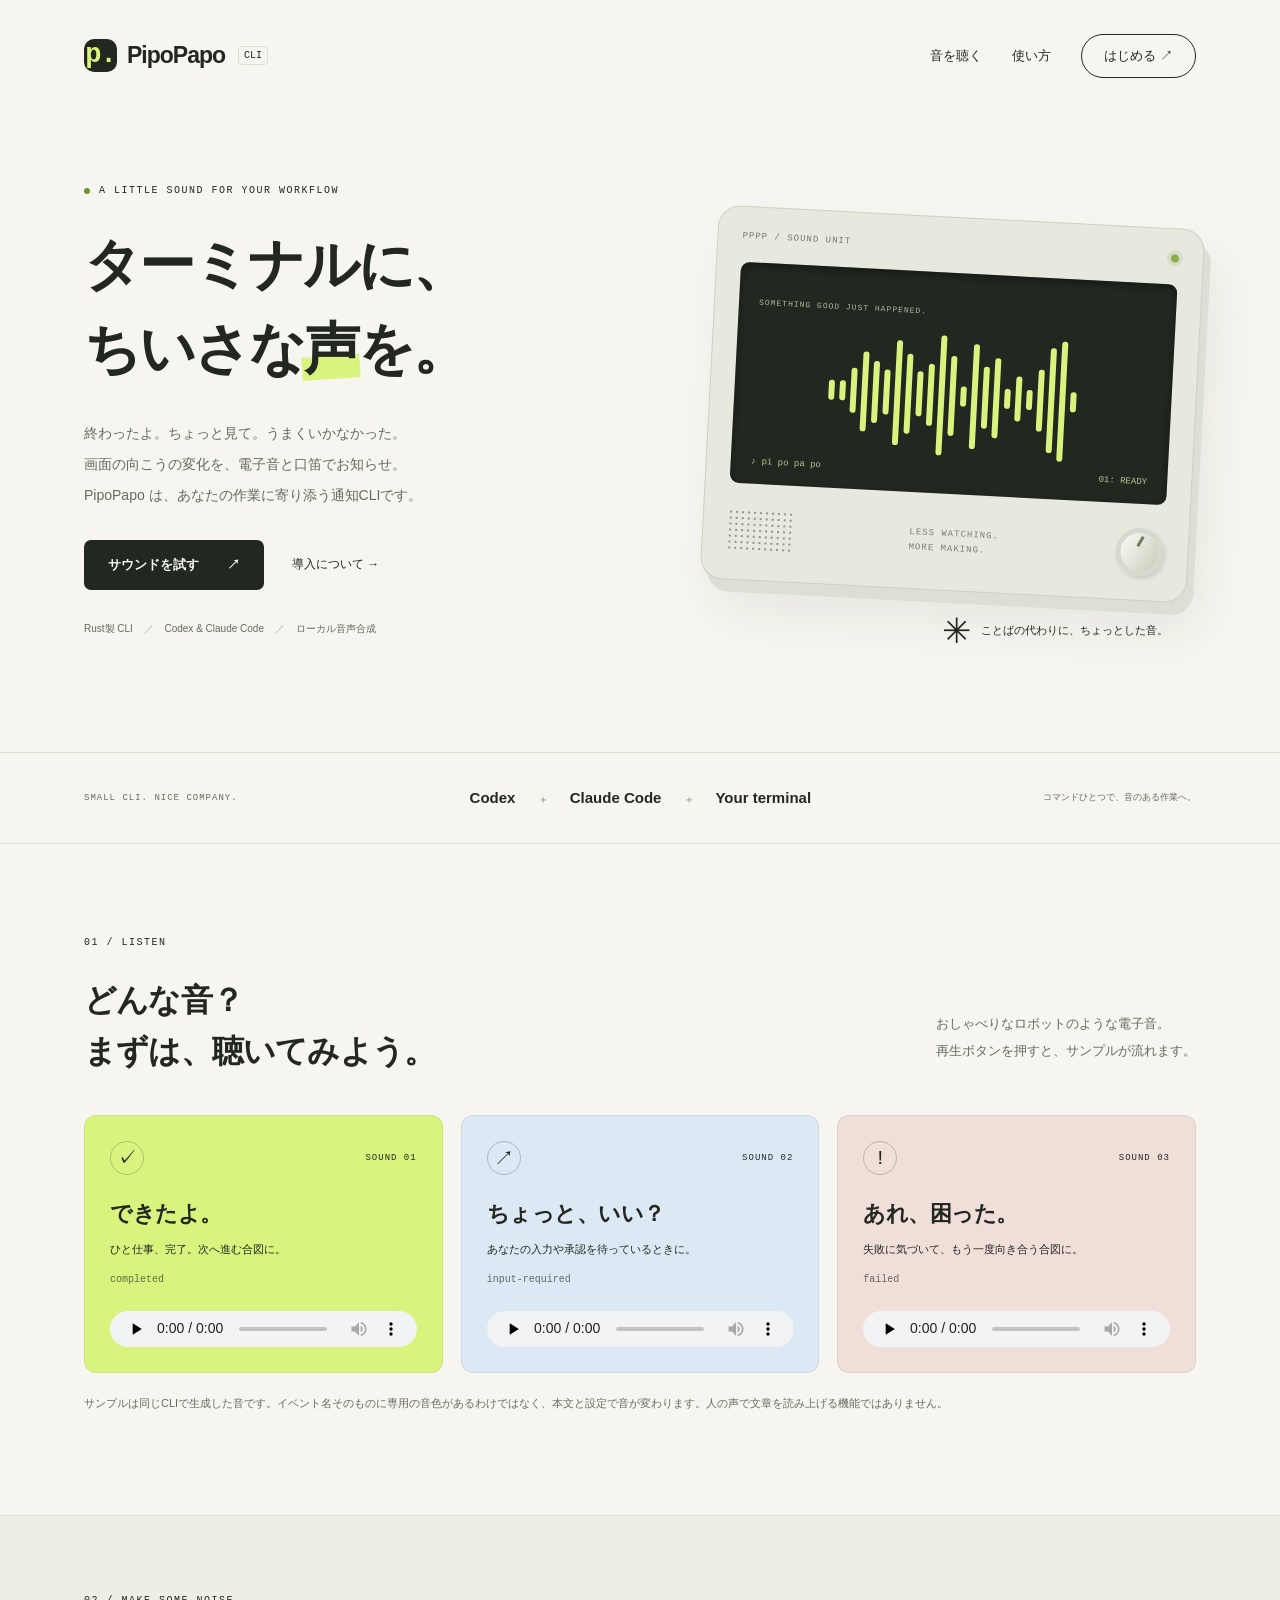
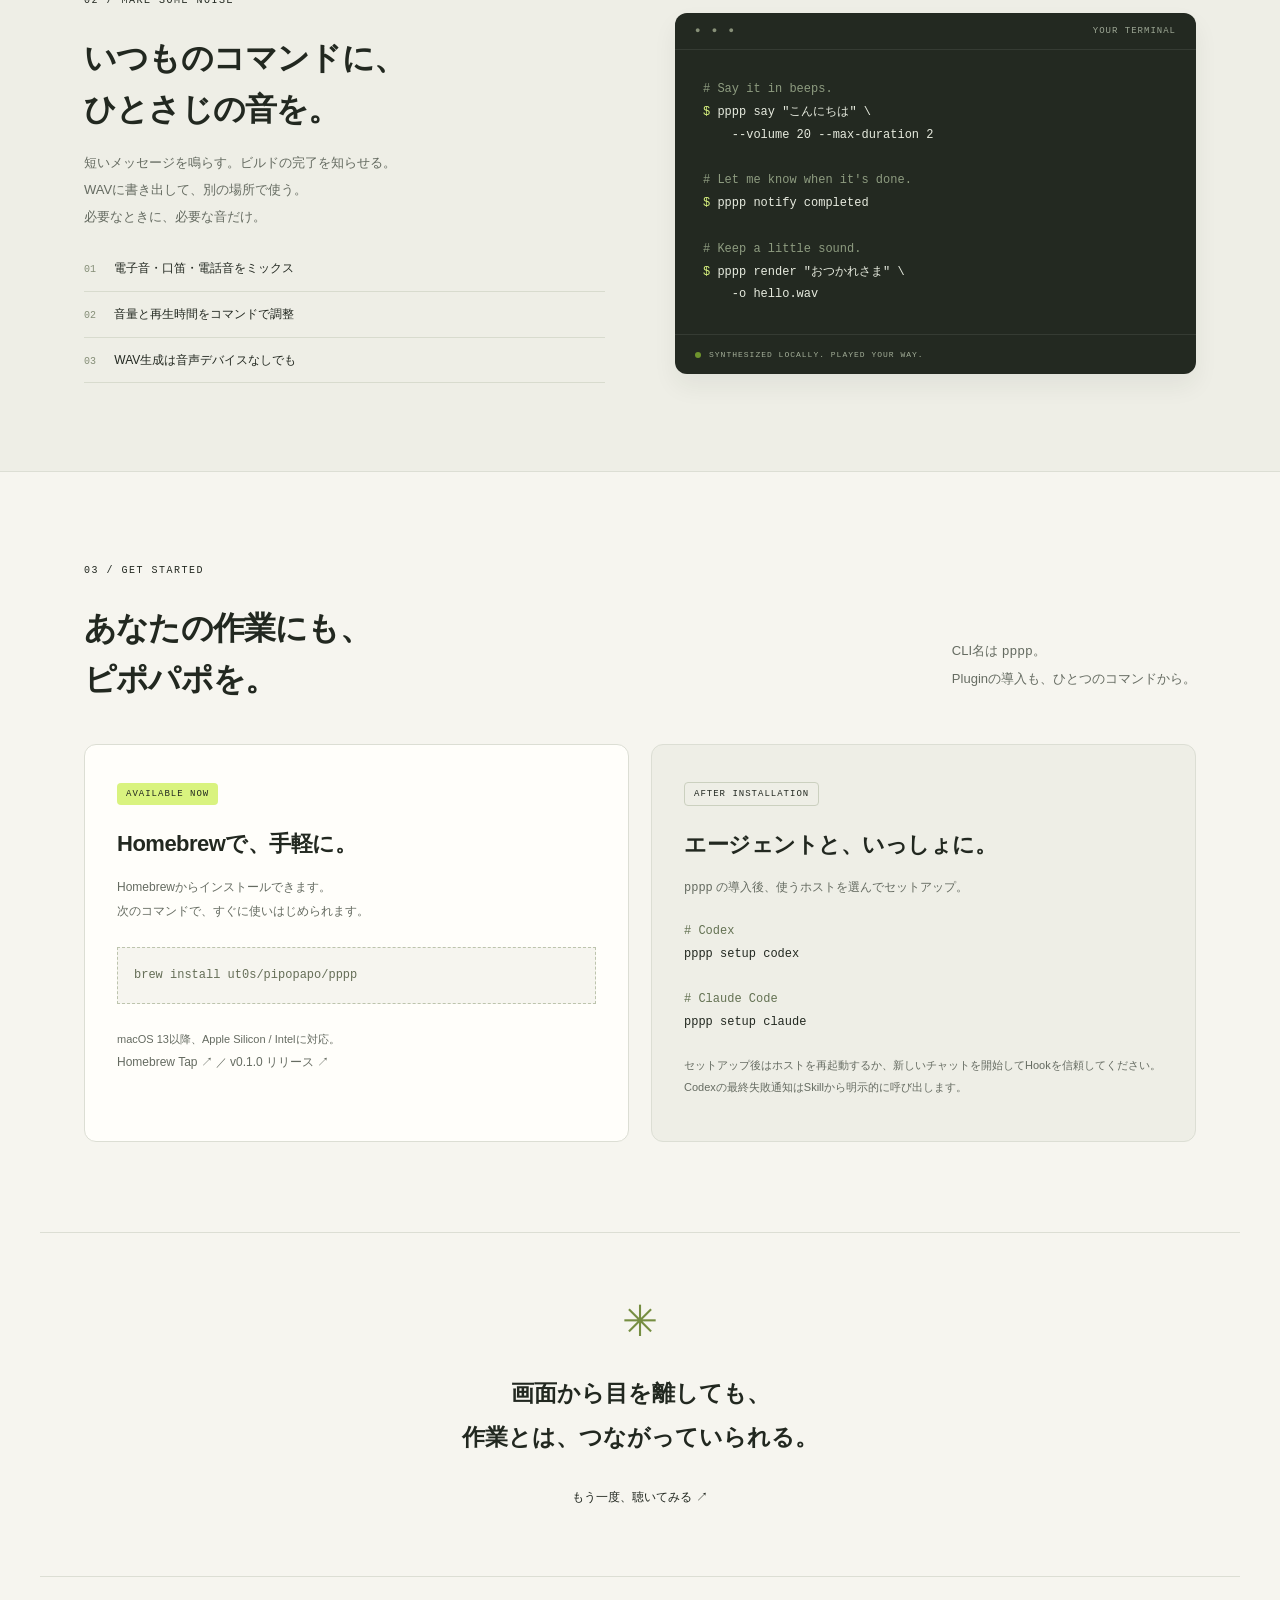
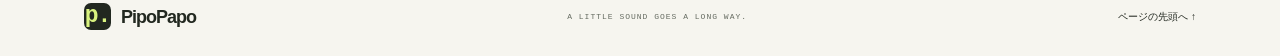
==== index.html @ 495cfbaf "fix: increase sound preview playback volume" ====
<!doctype html>
<html lang="ja">
  <head>
    <meta charset="utf-8">
    <meta name="viewport" content="width=device-width, initial-scale=1">
    <meta name="theme-color" content="#f6f5ef">
    <meta name="description" content="PipoPapoは、ターミナルの完了・入力待ち・失敗を電子音で知らせるCLI。Codex / Claude Codeと連携し、作業の変化を音で届けます。">
    <meta property="og:type" content="website">
    <meta property="og:title" content="PipoPapo — ターミナルに、ちいさな声を。">
    <meta property="og:description" content="電子音と口笛で、作業の変化をお知らせ。Codex / Claude Codeと使える通知CLI。">
    <title>PipoPapo — ターミナルに、ちいさな声を。</title>
    <link rel="icon" href="./assets/icon.svg" type="image/svg+xml">
    <link rel="stylesheet" href="./style.css">
    <script src="./script.js?v=2" defer></script>
  </head>
  <body>
    <a class="skip" href="#main">本文へ移動</a>
    <header class="header wrap">
      <a class="brand" href="./" aria-label="PipoPapo ホーム"><span class="brand-icon" aria-hidden="true">p.</span>PipoPapo<span class="cli-label">CLI</span></a>
      <nav aria-label="メインナビゲーション"><a href="#sounds">音を聴く</a><a href="#usage">使い方</a><a class="nav-cta" href="#start">はじめる <span aria-hidden="true">↗</span></a></nav>
    </header>
    <main id="main">
      <section class="hero wrap" aria-labelledby="hero-title">
        <div class="hero-copy">
          <p class="eyebrow"><span class="status-dot"></span> A LITTLE SOUND FOR YOUR WORKFLOW</p>
          <h1 id="hero-title">ターミナルに、<br>ちいさな<span class="voice">声</span>を。</h1>
          <p class="lead">終わったよ。ちょっと見て。うまくいかなかった。<br>画面の向こうの変化を、電子音と口笛でお知らせ。<br>PipoPapo は、あなたの作業に寄り添う通知CLIです。</p>
          <div class="hero-actions"><a class="button primary" href="#sounds">サウンドを試す <span aria-hidden="true">↗</span></a><a class="text-link" href="#start">導入について <span aria-hidden="true">→</span></a></div>
          <p class="hero-note">Rust製 CLI <span>／</span> Codex &amp; Claude Code <span>／</span> ローカル音声合成</p>
        </div>
        <div class="sound-machine" aria-label="電子音をイメージしたイラスト">
          <div class="machine-top"><span>PPPP / SOUND UNIT</span><span class="machine-light"></span></div>
          <div class="machine-screen"><span class="screen-label">SOMETHING GOOD JUST HAPPENED.</span><div class="wave" aria-hidden="true"><i></i><i></i><i></i><i></i><i></i><i></i><i></i><i></i><i></i><i></i><i></i><i></i><i></i><i></i><i></i><i></i><i></i><i></i><i></i><i></i><i></i><i></i><i></i></div><div class="screen-bottom"><span>♪ pi po pa po</span><span>01: READY</span></div></div>
          <div class="machine-bottom"><div class="speaker" aria-hidden="true"></div><span class="machine-caption">LESS WATCHING.<br>MORE MAKING.</span><div class="dial" aria-hidden="true"></div></div>
          <div class="sound-caption"><span class="star" aria-hidden="true">✳</span> ことばの代わりに、ちょっとした音。</div>
        </div>
      </section>
      <div class="compatibility"><div class="wrap"><span>SMALL CLI. NICE COMPANY.</span><p>Codex <b>＋</b> Claude Code <b>＋</b> Your terminal</p><span>コマンドひとつで、音のある作業へ。</span></div></div>
      <section class="section wrap" id="sounds" aria-labelledby="sounds-title">
        <div class="section-heading"><div><p class="eyebrow">01 / LISTEN</p><h2 id="sounds-title">どんな音？<br>まずは、聴いてみよう。</h2></div><p>おしゃべりなロボットのような電子音。<br>再生ボタンを押すと、サンプルが流れます。</p></div>
        <div class="sound-grid">
          <article class="sound-card completed"><div class="card-top"><span class="event-icon" aria-hidden="true">✓</span><span class="sound-number">SOUND 01</span></div><h3>できたよ。</h3><p>ひと仕事、完了。次へ進む合図に。</p><code>completed</code><audio controls preload="none" aria-label="完了通知のサンプル"><source src="./assets/completed.wav" type="audio/wav">お使いのブラウザーでは音声を再生できません。</audio></article>
          <article class="sound-card input"><div class="card-top"><span class="event-icon" aria-hidden="true">↗</span><span class="sound-number">SOUND 02</span></div><h3>ちょっと、いい？</h3><p>あなたの入力や承認を待っているときに。</p><code>input-required</code><audio controls preload="none" aria-label="入力待ち通知のサンプル"><source src="./assets/input-required.wav" type="audio/wav">お使いのブラウザーでは音声を再生できません。</audio></article>
          <article class="sound-card failed"><div class="card-top"><span class="event-icon" aria-hidden="true">!</span><span class="sound-number">SOUND 03</span></div><h3>あれ、困った。</h3><p>失敗に気づいて、もう一度向き合う合図に。</p><code>failed</code><audio controls preload="none" aria-label="失敗通知のサンプル"><source src="./assets/failed.wav" type="audio/wav">お使いのブラウザーでは音声を再生できません。</audio></article>
        </div>
        <p class="small-note">サンプルは同じCLIで生成した音です。イベント名そのものに専用の音色があるわけではなく、本文と設定で音が変わります。人の声で文章を読み上げる機能ではありません。</p>
      </section>
      <section class="usage-section" id="usage" aria-labelledby="usage-title"><div class="wrap usage-layout">
        <div><p class="eyebrow">02 / MAKE SOME NOISE</p><h2 id="usage-title">いつものコマンドに、<br>ひとさじの音を。</h2><p class="section-copy">短いメッセージを鳴らす。ビルドの完了を知らせる。<br>WAVに書き出して、別の場所で使う。<br>必要なときに、必要な音だけ。</p><div class="feature-list"><p><span>01</span> 電子音・口笛・電話音をミックス</p><p><span>02</span> 音量と再生時間をコマンドで調整</p><p><span>03</span> WAV生成は音声デバイスなしでも</p></div></div>
        <div class="terminal"><div class="terminal-bar"><span aria-hidden="true">● ● ●</span><span>YOUR TERMINAL</span></div><pre><code><span class="comment"># Say it in beeps.</span>
<span class="prompt">$</span> pppp say "こんにちは" \
    --volume 20 --max-duration 2

<span class="comment"># Let me know when it's done.</span>
<span class="prompt">$</span> pppp notify completed

<span class="comment"># Keep a little sound.</span>
<span class="prompt">$</span> pppp render "おつかれさま" \
    -o hello.wav</code></pre><div class="terminal-footer"><span class="status-dot"></span> SYNTHESIZED LOCALLY. PLAYED YOUR WAY.</div></div>
      </div></section>
      <section class="section wrap" id="start" aria-labelledby="start-title">
        <div class="section-heading"><div><p class="eyebrow">03 / GET STARTED</p><h2 id="start-title">あなたの作業にも、<br>ピポパポを。</h2></div><p>CLI名は <code>pppp</code>。<br>Pluginの導入も、ひとつのコマンドから。</p></div>
        <div class="start-grid"><article class="install-card"><span class="pill">AVAILABLE NOW</span><h3>Homebrewで、手軽に。</h3><p>Homebrewからインストールできます。<br>次のコマンドで、すぐに使いはじめられます。</p><pre class="install-command"><code>brew install ut0s/pipopapo/pppp</code></pre><p class="small-note">macOS 13以降、Apple Silicon / Intelに対応。<br><a class="text-link" href="https://github.com/ut0s/homebrew-pipopapo">Homebrew Tap ↗</a> ／ <a class="text-link" href="https://github.com/ut0s/homebrew-pipopapo/releases/tag/v0.1.0">v0.1.0 リリース ↗</a></p></article><article class="plugin-card"><span class="pill outline">AFTER INSTALLATION</span><h3>エージェントと、いっしょに。</h3><p><code>pppp</code> の導入後、使うホストを選んでセットアップ。</p><pre><code><span class="comment"># Codex</span>
pppp setup codex

<span class="comment"># Claude Code</span>
pppp setup claude</code></pre><p class="small-note">セットアップ後はホストを再起動するか、新しいチャットを開始してHookを信頼してください。Codexの最終失敗通知はSkillから明示的に呼び出します。</p></article></div>
      </section>
      <section class="closing wrap"><span aria-hidden="true">✳</span><p>画面から目を離しても、<br>作業とは、つながっていられる。</p><a class="text-link" href="#sounds">もう一度、聴いてみる ↗</a></section>
    </main>
    <footer class="footer wrap"><a class="brand" href="./"><span class="brand-icon" aria-hidden="true">p.</span>PipoPapo</a><span>A LITTLE SOUND GOES A LONG WAY.</span><a href="#main">ページの先頭へ ↑</a></footer>
  </body>
</html>
---- style.css ----
@charset "UTF-8";
:root{--paper:#f6f5ef;--ink:#222820;--muted:#656b61;--line:#dcded4;--lime:#d9f37f;--blue:#dce8f4;--pink:#f0ded8;--mono:ui-monospace,SFMono-Regular,Consolas,monospace}
*{box-sizing:border-box}html{scroll-behavior:smooth;scroll-padding-top:30px}body{margin:0;background:var(--paper);color:var(--ink);font-family:-apple-system,BlinkMacSystemFont,"Helvetica Neue","Hiragino Kaku Gothic ProN","Noto Sans JP",sans-serif;line-height:1.8}a{color:inherit;text-decoration:none}button,a,audio{-webkit-tap-highlight-color:transparent}a:focus-visible,audio:focus-visible{outline:3px solid #476325;outline-offset:6px}a:hover{text-decoration:underline;text-underline-offset:5px}.wrap{max-width:1200px;margin:auto;padding-inline:44px}.header{display:flex;justify-content:space-between;align-items:center;height:112px}.brand{display:inline-flex;align-items:center;gap:10px;font-size:23px;letter-spacing:-1px;font-weight:750}.brand-icon{display:grid;place-items:center;width:33px;height:33px;background:var(--ink);color:var(--lime);border-radius:10px;font-family:var(--mono);font-size:27px;line-height:1}.cli-label{font:10px var(--mono);border:1px solid var(--line);border-radius:4px;padding:3px 5px;letter-spacing:0;margin-left:3px}nav{display:flex;align-items:center;gap:30px;font-size:13px}.nav-cta{border:1px solid var(--ink);border-radius:30px;padding:9px 22px}.skip{position:fixed;top:-80px;left:20px;padding:10px;background:var(--lime);z-index:10}.skip:focus{top:10px}.hero{display:grid;grid-template-columns:1.15fr 1fr;gap:48px;align-items:center;padding-top:70px;padding-bottom:104px}.eyebrow{font:10px/1.7 var(--mono);letter-spacing:1.5px;display:flex;align-items:center;gap:9px;margin:0 0 24px}.status-dot{width:6px;height:6px;display:inline-block;flex-shrink:0;background:#6e942d;border-radius:50%}h1{font-size:clamp(38px,4.4vw,60px);line-height:1.5;letter-spacing:-2px;margin:0 0 26px;font-weight:750}.voice{position:relative;z-index:0}.voice:after{content:"";position:absolute;bottom:1px;left:-2px;right:-2px;height:23px;background:var(--lime);z-index:-1;transform:rotate(-4deg)}.lead{font-size:14px;line-height:2.2;color:var(--muted)}.hero-actions{display:flex;align-items:center;gap:28px;margin:30px 0}.button{display:inline-flex;align-items:center;gap:28px;padding:13px 24px;border-radius:7px;font-size:13px;font-weight:650}.primary{background:var(--ink);color:var(--paper)}.text-link{font-size:12px}.hero-note{font-size:10px;color:var(--muted)}.hero-note span{margin:0 8px;color:#a3a79d}.sound-machine{transform:rotate(3deg);padding:24px;background:#e7e9df;border:1px solid #cdd1c2;border-radius:22px;box-shadow:7px 12px 0 #dcdfd3,15px 30px 50px #252b2012;position:relative;margin-bottom:22px}.machine-top{display:flex;justify-content:space-between;align-items:center;font:9px var(--mono);letter-spacing:1px;margin-bottom:21px;color:#727969}.machine-light{width:8px;height:8px;border-radius:50%;background:#8baf45;box-shadow:0 0 0 4px #d5dcc8}.machine-screen{background:var(--ink);border-radius:9px;padding:23px 20px 17px;box-shadow:inset 0 3px 9px #0006;color:var(--lime)}.screen-label{font:8px var(--mono);letter-spacing:1px;color:#abb89a}.wave{display:flex;align-items:center;justify-content:center;gap:5px;height:142px}.wave i{display:block;width:6px;border-radius:5px;background:var(--lime);height:20px}.wave i:nth-child(3n){height:45px}.wave i:nth-child(4n){height:80px}.wave i:nth-child(5n){height:62px}.wave i:nth-child(7n){height:105px}.wave i:nth-child(11n){height:120px}.screen-bottom{display:flex;justify-content:space-between;font:9px var(--mono);color:#b4c493}.machine-bottom{display:flex;align-items:center;justify-content:space-between;padding:24px 0 0}.speaker{width:65px;height:43px;background:radial-gradient(#8f9785 1px,transparent 1.5px) 0 0/6px 6px}.machine-caption{font:9px/1.7 var(--mono);letter-spacing:1px;color:#777f6d}.dial{width:48px;height:48px;border:5px solid #d6dacd;border-radius:50%;background:linear-gradient(120deg,#fbfcf6,#c6ccbb);box-shadow:2px 3px 4px #2222;position:relative}.dial:after{content:"";position:absolute;width:3px;height:11px;top:3px;left:18px;background:#6e785f;transform:rotate(28deg)}.sound-caption{position:absolute;bottom:-66px;right:15px;display:flex;align-items:center;gap:10px;font-size:11px;transform:rotate(-3deg)}.star{font-size:35px}.compatibility{border-block:1px solid var(--line)}.compatibility .wrap{min-height:90px;display:flex;align-items:center;justify-content:space-between;gap:18px}.compatibility span{font:9px var(--mono);letter-spacing:1px;color:var(--muted)}.compatibility span:last-child{font-family:inherit;letter-spacing:0}.compatibility p{font-size:15px;font-weight:600}.compatibility b{font-size:10px;color:#a1a895;margin:0 18px}.section{padding-block:90px}.section-heading{display:flex;justify-content:space-between;align-items:flex-end;gap:30px;margin-bottom:38px}h2{font-size:32px;line-height:1.6;letter-spacing:-.8px;margin:0}h3{font-size:22px;letter-spacing:-.5px;line-height:1.7;margin:20px 0 8px}.section-heading>p,.section-copy{font-size:13px;color:var(--muted);line-height:2.1}.sound-grid{display:grid;grid-template-columns:repeat(3,1fr);gap:18px}.sound-card{padding:25px;border-radius:12px;border:1px solid #22282012}.completed{background:var(--lime)}.input{background:var(--blue)}.failed{background:var(--pink)}.card-top{display:flex;justify-content:space-between;align-items:center}.event-icon{width:34px;height:34px;display:grid;place-items:center;border:1px solid #2228203b;border-radius:50%;font:20px var(--mono)}.sound-number{font:9px var(--mono);letter-spacing:1px}.sound-card p{font-size:11px;margin:0 0 14px}.sound-card code{display:block;font:10px var(--mono);opacity:.65;margin-bottom:26px}audio{width:100%;height:36px;display:block}.small-note{font-size:11px;color:var(--muted);line-height:1.9;margin-top:20px}.usage-section{background:#eeeee6;border-block:1px solid var(--line);padding-block:76px}.usage-layout{display:grid;grid-template-columns:1fr 1fr;gap:70px;align-items:center}.feature-list{margin-top:28px;font-size:12px}.feature-list p{padding-bottom:11px;border-bottom:1px solid #d8dbce}.feature-list span{font:10px var(--mono);color:#858e77;margin-right:15px}.terminal{background:#232921;border-radius:12px;box-shadow:0 12px 24px #22282010;color:#e7ebdf;overflow:hidden}.terminal-bar{border-bottom:1px solid #ffffff15;padding:13px 20px;display:flex;align-items:center;justify-content:space-between;font:9px var(--mono);letter-spacing:1px;color:#9ca694}.terminal-bar span:first-child{color:#879078;letter-spacing:3px}pre{margin:0;font:12px/1.9 var(--mono);white-space:pre-wrap;overflow-wrap:anywhere}.terminal pre{padding:28px}.comment{color:#8e9c80}.prompt{color:var(--lime)}.terminal-footer{font:8px var(--mono);letter-spacing:1px;border-top:1px solid #ffffff15;padding:15px 20px;display:flex;align-items:center;gap:8px;color:#a3ae98}.start-grid{display:grid;grid-template-columns:1fr 1fr;gap:22px}.install-card,.plugin-card{border:1px solid var(--line);padding:32px;border-radius:12px}.install-card{background:#fffefa}.plugin-card{background:#eeeee6}.pill{font:9px var(--mono);letter-spacing:1px;background:var(--lime);padding:6px 9px;border-radius:4px;display:inline-block}.outline{background:transparent;border:1px solid #cbd0bf}.start-grid p{font-size:12px;line-height:2;color:var(--muted)}.start-grid .small-note{font-size:11px}.install-command{border:1px dashed #bdc4ad;padding:16px;background:var(--paper);margin-block:24px;color:#656e57}.plugin-card pre{margin-top:20px}.plugin-card .comment{color:#637152}.closing{text-align:center;border-top:1px solid var(--line);padding-block:50px 65px}.closing>span{font-size:43px;color:#768e42}.closing p{font-size:23px;line-height:1.9;font-weight:600;margin:12px 0 22px}.footer{display:flex;align-items:center;justify-content:space-between;gap:20px;padding-block:24px;border-top:1px solid var(--line)}.footer .brand{font-size:18px}.footer .brand-icon{width:27px;height:27px;font-size:23px;border-radius:7px}.footer>span{font:8px var(--mono);letter-spacing:1px;color:var(--muted)}.footer>a:last-child{font-size:10px}
@media(min-width:900px){.sound-machine{margin-left:8px}}@media(max-width:900px){.wrap{padding-inline:26px}.hero{gap:30px;padding-top:35px;padding-bottom:90px}.hero-note span{margin:0 3px}.lead{font-size:12px}.machine-screen{padding-inline:12px}.wave{gap:4px}.wave i{width:5px}.machine-caption{font-size:8px}.sound-card{padding:20px}.sound-card h3{font-size:20px}.compatibility span:last-child{display:none}.usage-layout{gap:30px}.terminal pre{font-size:11px;padding:22px}.install-card,.plugin-card{padding:24px}}@media(max-width:650px){.header{height:86px}.brand{font-size:20px}nav{gap:16px}nav>a:first-child{display:none}.nav-cta{padding:7px 14px}nav>a{font-size:11px}.hero{grid-template-columns:1fr;gap:45px;padding-top:24px;padding-bottom:100px}.hero-copy h1{font-size:43px;letter-spacing:-1.5px}.eyebrow{font-size:8px;letter-spacing:1px;margin-bottom:18px}.lead{font-size:13px}.hero-note{font-size:9px}.sound-machine{width:min(100%,380px);justify-self:center;margin-top:8px;padding:22px}.wave{gap:5px}.wave i{width:6px}.sound-caption{bottom:-60px}.compatibility .wrap{display:block;text-align:center;padding-block:16px}.compatibility p{margin:4px 0;font-size:13px}.compatibility b{margin:0 9px}.section{padding-block:58px}.section-heading{display:block;margin-bottom:28px}h2{font-size:27px}.section-heading>p{margin-top:20px;font-size:12px}.sound-grid{grid-template-columns:1fr;gap:14px}.sound-card{padding:24px}.sound-card h3{margin-top:12px;font-size:24px}.sound-card code{margin-bottom:18px}.sound-card p{font-size:12px}.usage-section{padding-block:52px}.usage-layout{grid-template-columns:1fr;gap:28px}.terminal pre{font-size:12px;padding:24px}.start-grid{grid-template-columns:1fr}.footer{flex-wrap:wrap}.footer>span{display:none}.closing p{font-size:21px}.hero-actions{gap:23px}.button{padding:13px 20px}}
@media(max-width:650px){.hero,.usage-layout,.start-grid{grid-template-columns:minmax(0,1fr)}.hero>*{min-width:0}.sound-machine{max-width:100%}.wave i{min-width:0}}
@media(max-width:360px){.cli-label{display:none}nav>a[href="#usage"]{display:none}.hero-copy h1{font-size:38px}.hero-actions{gap:15px}.button{padding:12px 15px;gap:16px}.screen-bottom{font-size:8px}.machine-caption{font-size:7px}}
@media(prefers-reduced-motion:reduce){html{scroll-behavior:auto}}
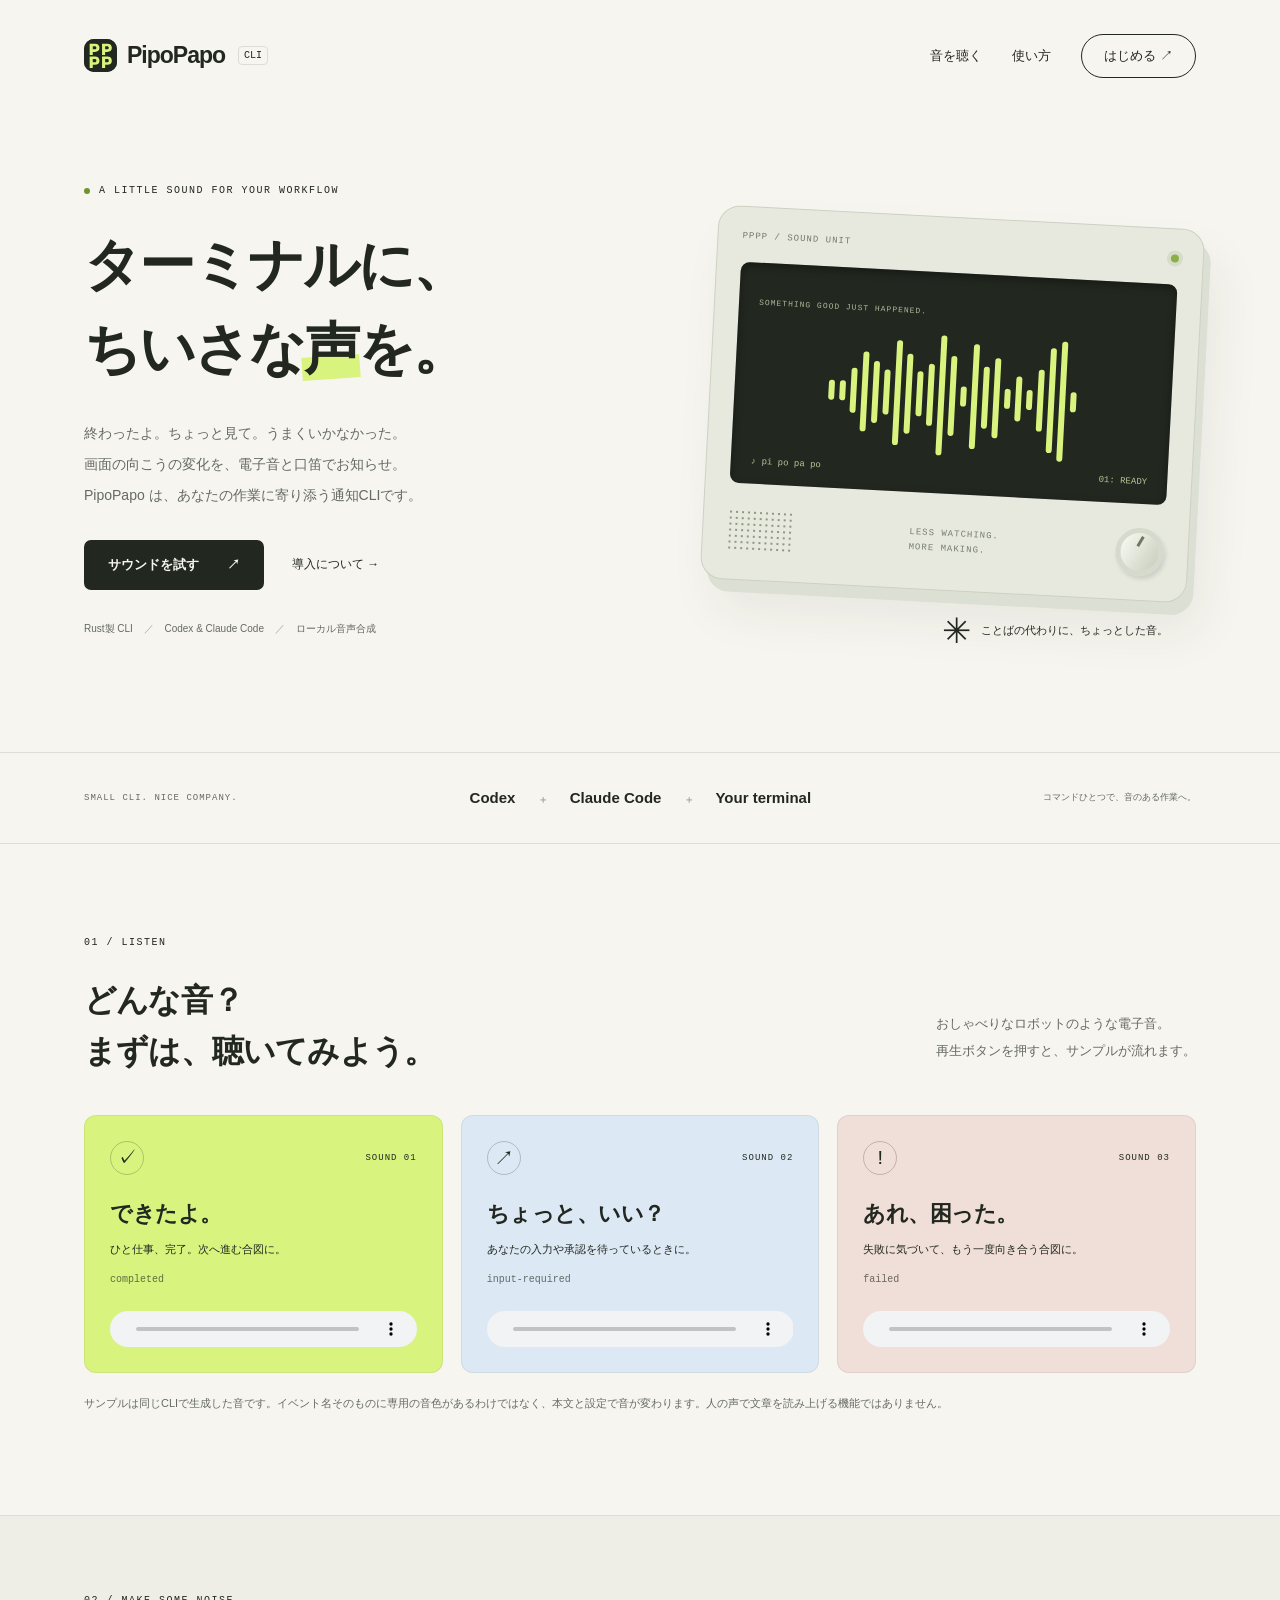
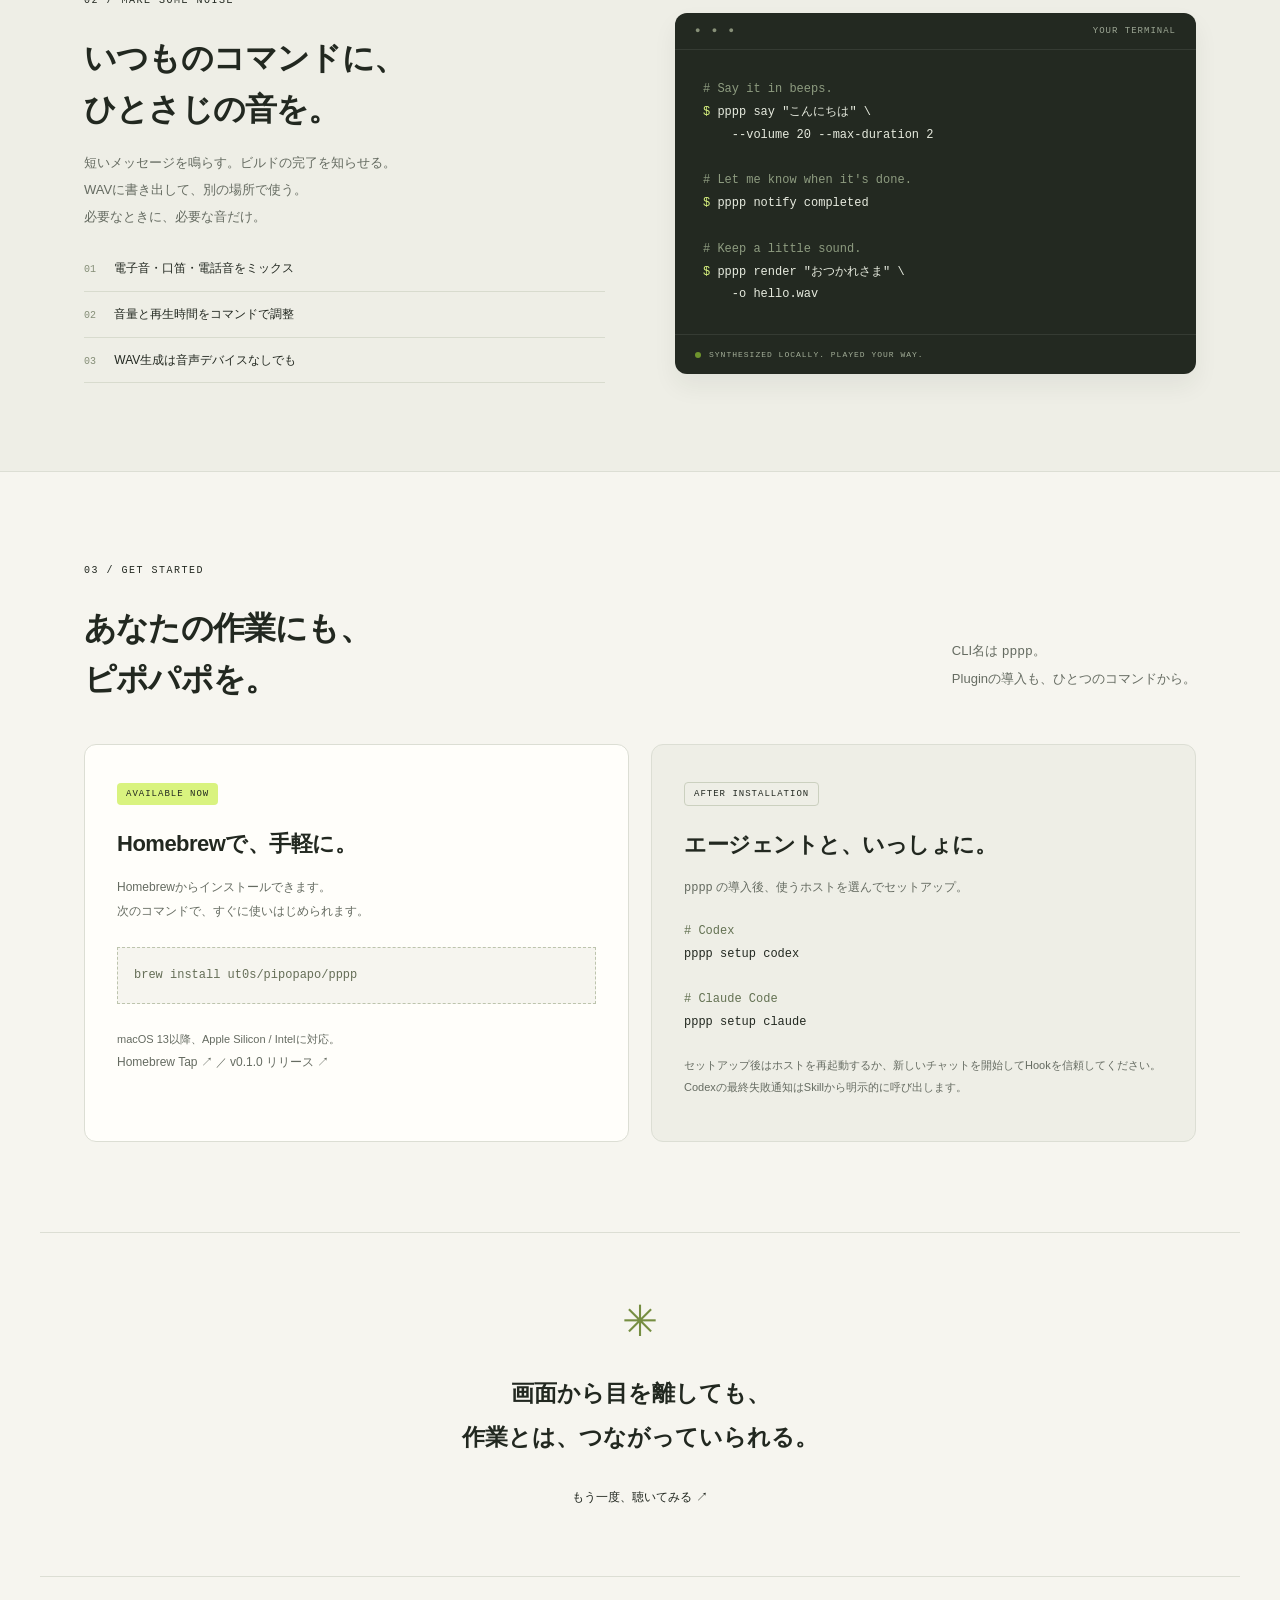
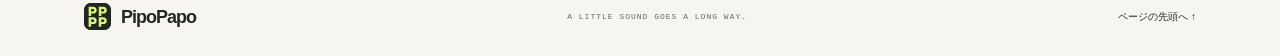
==== commit fcf5404f: "feat: use four-P square brand icon" ====
--- a/index.html
+++ b/index.html
@@ -9,14 +9,14 @@
     <meta property="og:title" content="PipoPapo — ターミナルに、ちいさな声を。">
     <meta property="og:description" content="電子音と口笛で、作業の変化をお知らせ。Codex / Claude Codeと使える通知CLI。">
     <title>PipoPapo — ターミナルに、ちいさな声を。</title>
-    <link rel="icon" href="./assets/icon.svg" type="image/svg+xml">
+    <link rel="icon" href="./assets/icon.svg?v=2" type="image/svg+xml">
     <link rel="stylesheet" href="./style.css">
     <script src="./script.js?v=2" defer></script>
   </head>
   <body>
     <a class="skip" href="#main">本文へ移動</a>
     <header class="header wrap">
-      <a class="brand" href="./" aria-label="PipoPapo ホーム"><span class="brand-icon" aria-hidden="true">p.</span>PipoPapo<span class="cli-label">CLI</span></a>
+      <a class="brand" href="./" aria-label="PipoPapo ホーム"><img class="brand-icon" src="./assets/icon.svg?v=2" width="33" height="33" alt="">PipoPapo<span class="cli-label">CLI</span></a>
       <nav aria-label="メインナビゲーション"><a href="#sounds">音を聴く</a><a href="#usage">使い方</a><a class="nav-cta" href="#start">はじめる <span aria-hidden="true">↗</span></a></nav>
     </header>
     <main id="main">
@@ -68,6 +68,6 @@
       </section>
       <section class="closing wrap"><span aria-hidden="true">✳</span><p>画面から目を離しても、<br>作業とは、つながっていられる。</p><a class="text-link" href="#sounds">もう一度、聴いてみる ↗</a></section>
     </main>
-    <footer class="footer wrap"><a class="brand" href="./"><span class="brand-icon" aria-hidden="true">p.</span>PipoPapo</a><span>A LITTLE SOUND GOES A LONG WAY.</span><a href="#main">ページの先頭へ ↑</a></footer>
+    <footer class="footer wrap"><a class="brand" href="./"><img class="brand-icon" src="./assets/icon.svg?v=2" width="33" height="33" alt="">PipoPapo</a><span>A LITTLE SOUND GOES A LONG WAY.</span><a href="#main">ページの先頭へ ↑</a></footer>
   </body>
 </html>
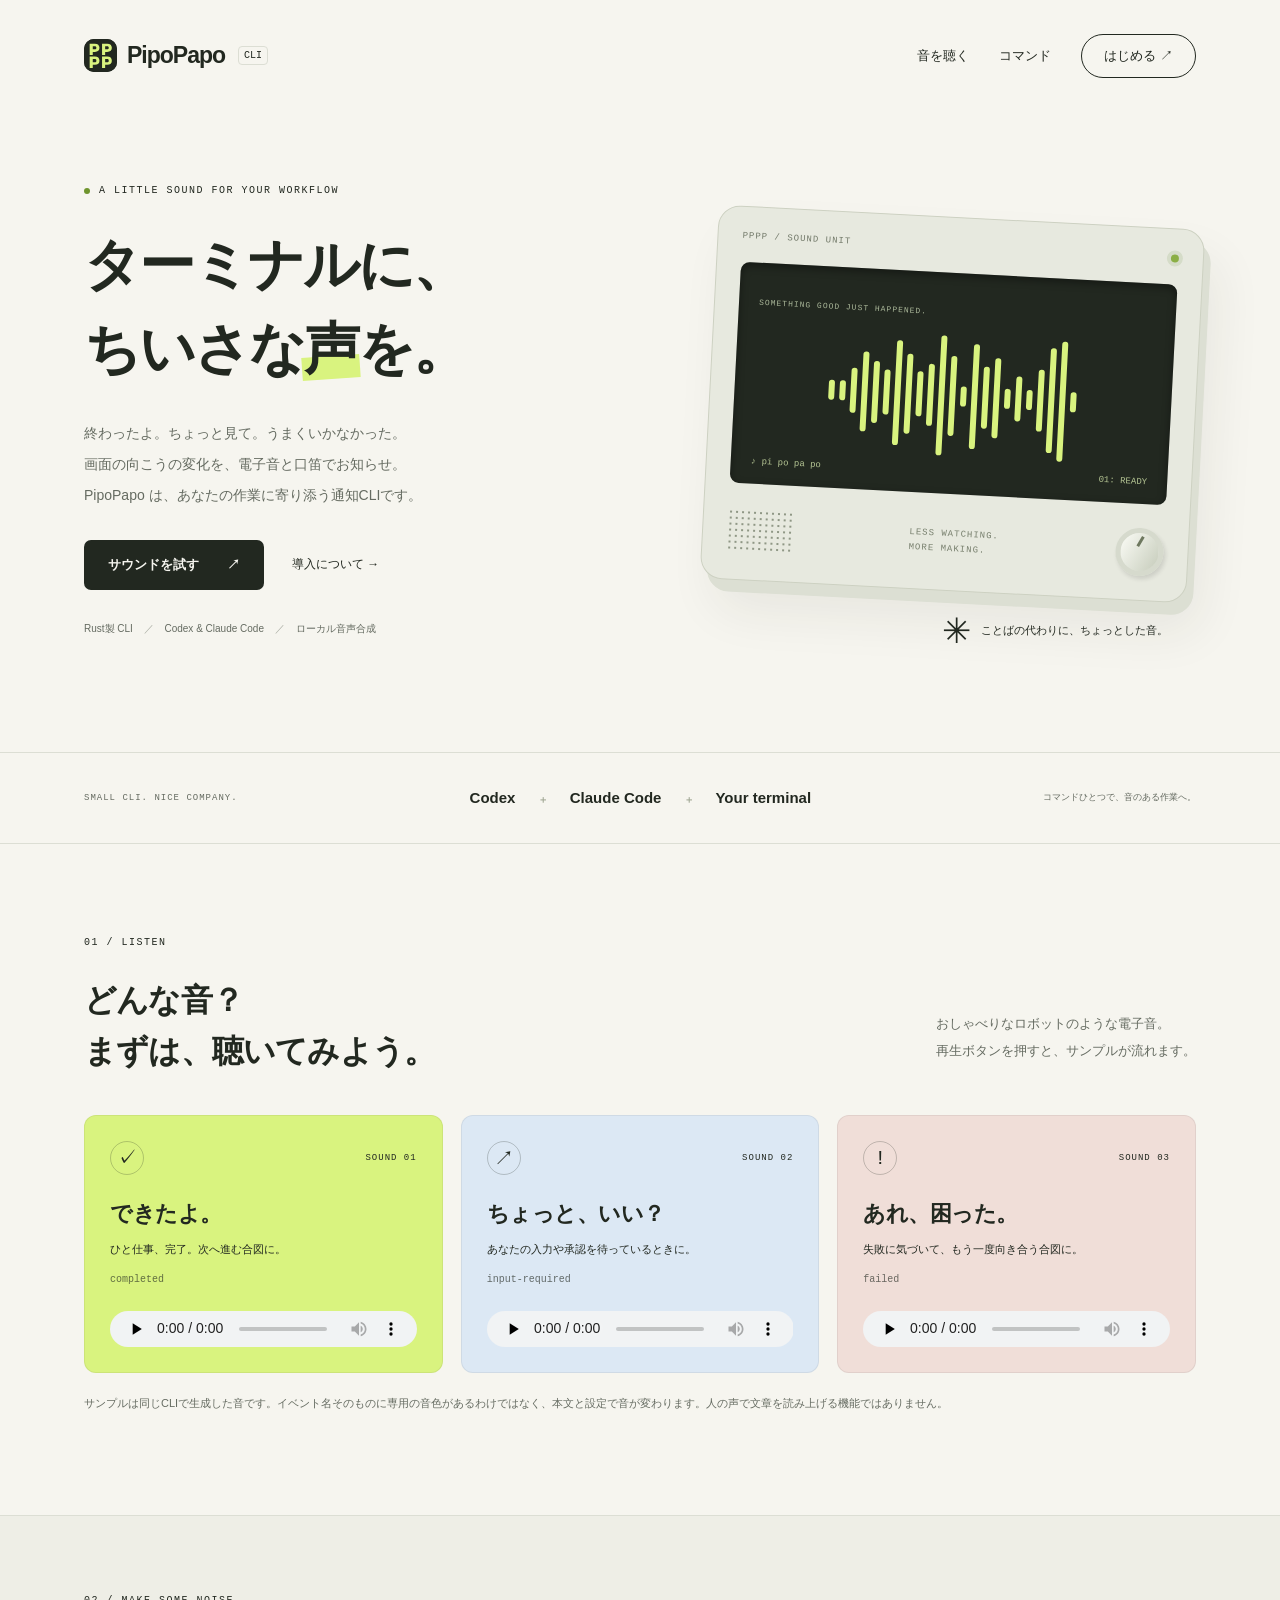
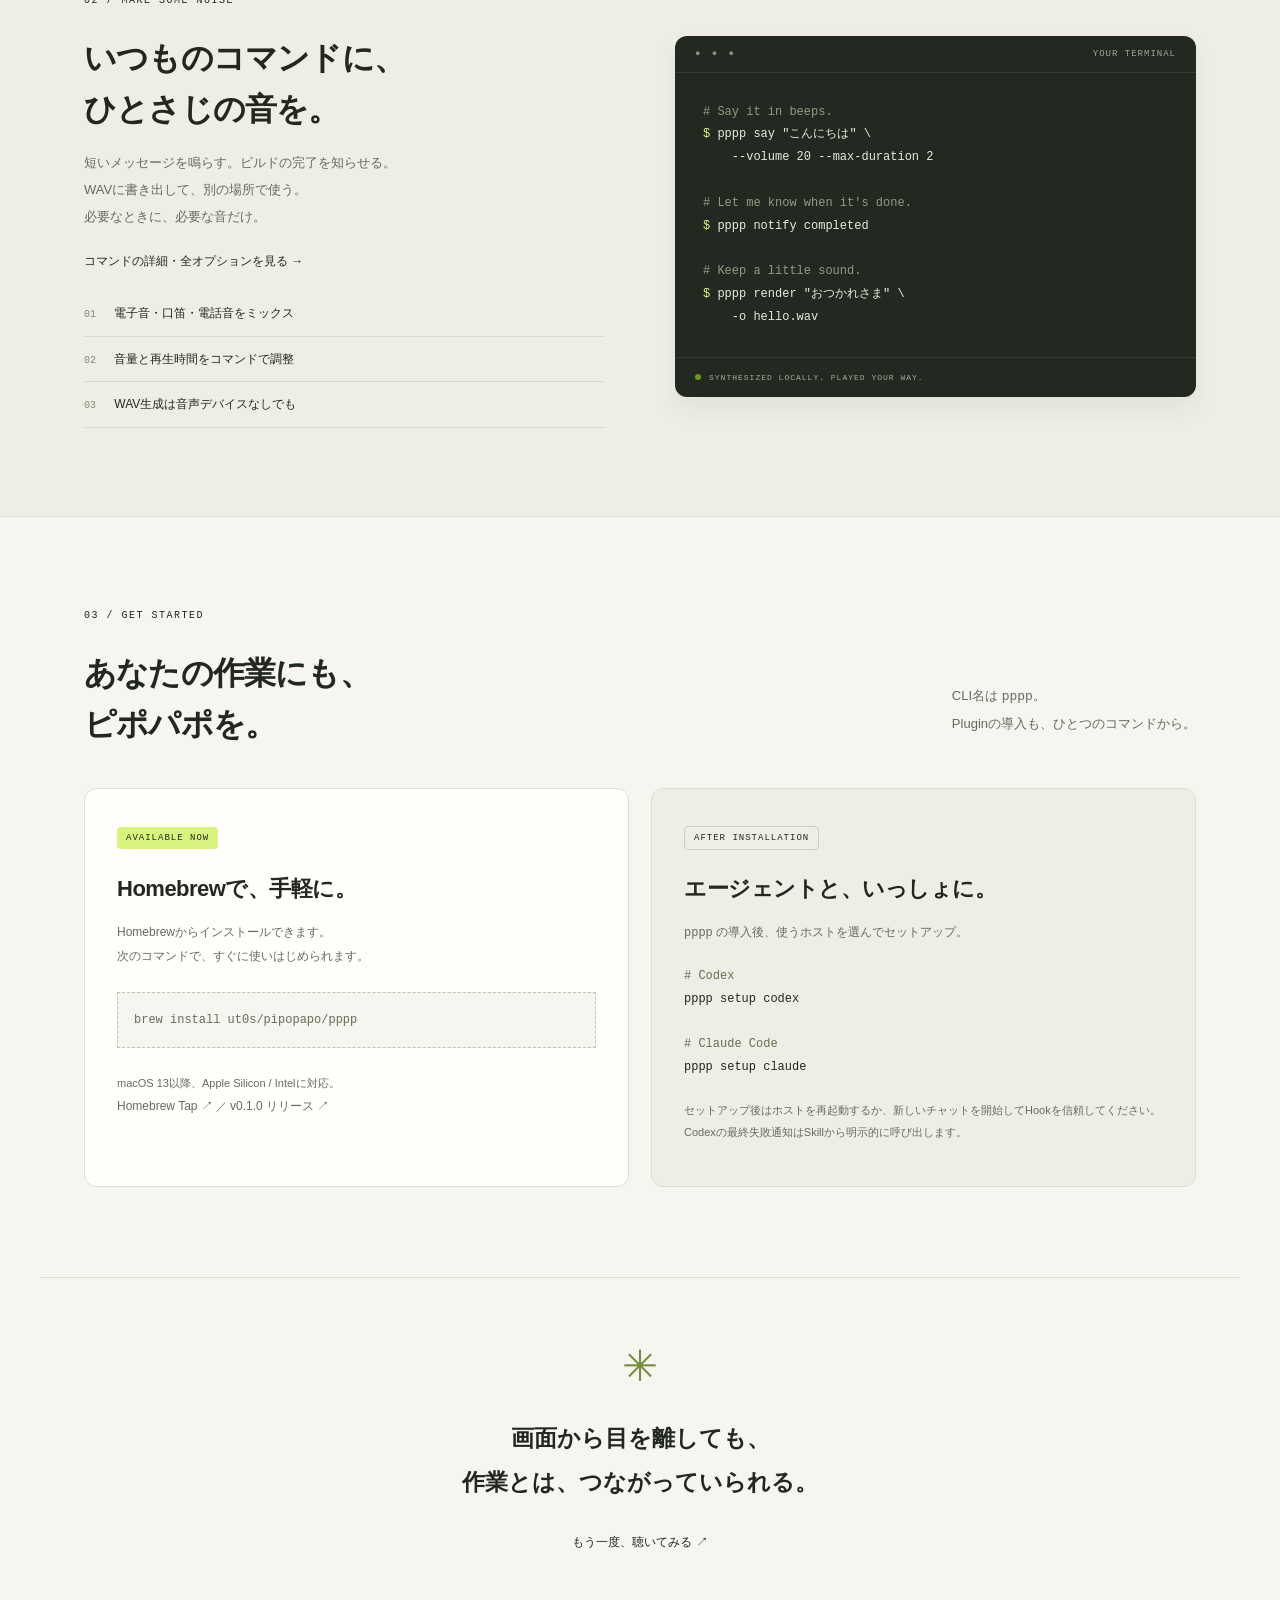
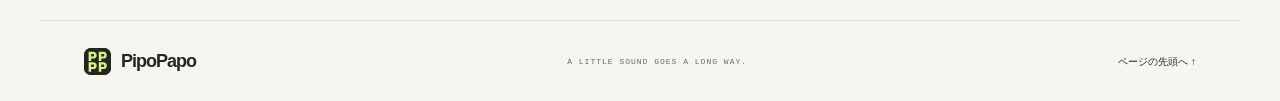
==== commit 00ae3d5c: "docs: add detailed CLI command reference" ====
--- a/index.html
+++ b/index.html
@@ -17,7 +17,7 @@
     <a class="skip" href="#main">本文へ移動</a>
     <header class="header wrap">
       <a class="brand" href="./" aria-label="PipoPapo ホーム"><img class="brand-icon" src="./assets/icon.svg?v=2" width="33" height="33" alt="">PipoPapo<span class="cli-label">CLI</span></a>
-      <nav aria-label="メインナビゲーション"><a href="#sounds">音を聴く</a><a href="#usage">使い方</a><a class="nav-cta" href="#start">はじめる <span aria-hidden="true">↗</span></a></nav>
+      <nav aria-label="メインナビゲーション"><a href="#sounds">音を聴く</a><a href="./commands.html">コマンド</a><a class="nav-cta" href="#start">はじめる <span aria-hidden="true">↗</span></a></nav>
     </header>
     <main id="main">
       <section class="hero wrap" aria-labelledby="hero-title">
@@ -46,7 +46,7 @@
         <p class="small-note">サンプルは同じCLIで生成した音です。イベント名そのものに専用の音色があるわけではなく、本文と設定で音が変わります。人の声で文章を読み上げる機能ではありません。</p>
       </section>
       <section class="usage-section" id="usage" aria-labelledby="usage-title"><div class="wrap usage-layout">
-        <div><p class="eyebrow">02 / MAKE SOME NOISE</p><h2 id="usage-title">いつものコマンドに、<br>ひとさじの音を。</h2><p class="section-copy">短いメッセージを鳴らす。ビルドの完了を知らせる。<br>WAVに書き出して、別の場所で使う。<br>必要なときに、必要な音だけ。</p><div class="feature-list"><p><span>01</span> 電子音・口笛・電話音をミックス</p><p><span>02</span> 音量と再生時間をコマンドで調整</p><p><span>03</span> WAV生成は音声デバイスなしでも</p></div></div>
+        <div><p class="eyebrow">02 / MAKE SOME NOISE</p><h2 id="usage-title">いつものコマンドに、<br>ひとさじの音を。</h2><p class="section-copy">短いメッセージを鳴らす。ビルドの完了を知らせる。<br>WAVに書き出して、別の場所で使う。<br>必要なときに、必要な音だけ。</p><p><a class="text-link" href="./commands.html">コマンドの詳細・全オプションを見る →</a></p><div class="feature-list"><p><span>01</span> 電子音・口笛・電話音をミックス</p><p><span>02</span> 音量と再生時間をコマンドで調整</p><p><span>03</span> WAV生成は音声デバイスなしでも</p></div></div>
         <div class="terminal"><div class="terminal-bar"><span aria-hidden="true">● ● ●</span><span>YOUR TERMINAL</span></div><pre><code><span class="comment"># Say it in beeps.</span>
 <span class="prompt">$</span> pppp say "こんにちは" \
     --volume 20 --max-duration 2
--- a/style.css
+++ b/style.css
@@ -3,5 +3,5 @@
 *{box-sizing:border-box}html{scroll-behavior:smooth;scroll-padding-top:30px}body{margin:0;background:var(--paper);color:var(--ink);font-family:-apple-system,BlinkMacSystemFont,"Helvetica Neue","Hiragino Kaku Gothic ProN","Noto Sans JP",sans-serif;line-height:1.8}a{color:inherit;text-decoration:none}button,a,audio{-webkit-tap-highlight-color:transparent}a:focus-visible,audio:focus-visible{outline:3px solid #476325;outline-offset:6px}a:hover{text-decoration:underline;text-underline-offset:5px}.wrap{max-width:1200px;margin:auto;padding-inline:44px}.header{display:flex;justify-content:space-between;align-items:center;height:112px}.brand{display:inline-flex;align-items:center;gap:10px;font-size:23px;letter-spacing:-1px;font-weight:750}.brand-icon{display:grid;place-items:center;width:33px;height:33px;background:var(--ink);color:var(--lime);border-radius:10px;font-family:var(--mono);font-size:27px;line-height:1}.cli-label{font:10px var(--mono);border:1px solid var(--line);border-radius:4px;padding:3px 5px;letter-spacing:0;margin-left:3px}nav{display:flex;align-items:center;gap:30px;font-size:13px}.nav-cta{border:1px solid var(--ink);border-radius:30px;padding:9px 22px}.skip{position:fixed;top:-80px;left:20px;padding:10px;background:var(--lime);z-index:10}.skip:focus{top:10px}.hero{display:grid;grid-template-columns:1.15fr 1fr;gap:48px;align-items:center;padding-top:70px;padding-bottom:104px}.eyebrow{font:10px/1.7 var(--mono);letter-spacing:1.5px;display:flex;align-items:center;gap:9px;margin:0 0 24px}.status-dot{width:6px;height:6px;display:inline-block;flex-shrink:0;background:#6e942d;border-radius:50%}h1{font-size:clamp(38px,4.4vw,60px);line-height:1.5;letter-spacing:-2px;margin:0 0 26px;font-weight:750}.voice{position:relative;z-index:0}.voice:after{content:"";position:absolute;bottom:1px;left:-2px;right:-2px;height:23px;background:var(--lime);z-index:-1;transform:rotate(-4deg)}.lead{font-size:14px;line-height:2.2;color:var(--muted)}.hero-actions{display:flex;align-items:center;gap:28px;margin:30px 0}.button{display:inline-flex;align-items:center;gap:28px;padding:13px 24px;border-radius:7px;font-size:13px;font-weight:650}.primary{background:var(--ink);color:var(--paper)}.text-link{font-size:12px}.hero-note{font-size:10px;color:var(--muted)}.hero-note span{margin:0 8px;color:#a3a79d}.sound-machine{transform:rotate(3deg);padding:24px;background:#e7e9df;border:1px solid #cdd1c2;border-radius:22px;box-shadow:7px 12px 0 #dcdfd3,15px 30px 50px #252b2012;position:relative;margin-bottom:22px}.machine-top{display:flex;justify-content:space-between;align-items:center;font:9px var(--mono);letter-spacing:1px;margin-bottom:21px;color:#727969}.machine-light{width:8px;height:8px;border-radius:50%;background:#8baf45;box-shadow:0 0 0 4px #d5dcc8}.machine-screen{background:var(--ink);border-radius:9px;padding:23px 20px 17px;box-shadow:inset 0 3px 9px #0006;color:var(--lime)}.screen-label{font:8px var(--mono);letter-spacing:1px;color:#abb89a}.wave{display:flex;align-items:center;justify-content:center;gap:5px;height:142px}.wave i{display:block;width:6px;border-radius:5px;background:var(--lime);height:20px}.wave i:nth-child(3n){height:45px}.wave i:nth-child(4n){height:80px}.wave i:nth-child(5n){height:62px}.wave i:nth-child(7n){height:105px}.wave i:nth-child(11n){height:120px}.screen-bottom{display:flex;justify-content:space-between;font:9px var(--mono);color:#b4c493}.machine-bottom{display:flex;align-items:center;justify-content:space-between;padding:24px 0 0}.speaker{width:65px;height:43px;background:radial-gradient(#8f9785 1px,transparent 1.5px) 0 0/6px 6px}.machine-caption{font:9px/1.7 var(--mono);letter-spacing:1px;color:#777f6d}.dial{width:48px;height:48px;border:5px solid #d6dacd;border-radius:50%;background:linear-gradient(120deg,#fbfcf6,#c6ccbb);box-shadow:2px 3px 4px #2222;position:relative}.dial:after{content:"";position:absolute;width:3px;height:11px;top:3px;left:18px;background:#6e785f;transform:rotate(28deg)}.sound-caption{position:absolute;bottom:-66px;right:15px;display:flex;align-items:center;gap:10px;font-size:11px;transform:rotate(-3deg)}.star{font-size:35px}.compatibility{border-block:1px solid var(--line)}.compatibility .wrap{min-height:90px;display:flex;align-items:center;justify-content:space-between;gap:18px}.compatibility span{font:9px var(--mono);letter-spacing:1px;color:var(--muted)}.compatibility span:last-child{font-family:inherit;letter-spacing:0}.compatibility p{font-size:15px;font-weight:600}.compatibility b{font-size:10px;color:#a1a895;margin:0 18px}.section{padding-block:90px}.section-heading{display:flex;justify-content:space-between;align-items:flex-end;gap:30px;margin-bottom:38px}h2{font-size:32px;line-height:1.6;letter-spacing:-.8px;margin:0}h3{font-size:22px;letter-spacing:-.5px;line-height:1.7;margin:20px 0 8px}.section-heading>p,.section-copy{font-size:13px;color:var(--muted);line-height:2.1}.sound-grid{display:grid;grid-template-columns:repeat(3,1fr);gap:18px}.sound-card{padding:25px;border-radius:12px;border:1px solid #22282012}.completed{background:var(--lime)}.input{background:var(--blue)}.failed{background:var(--pink)}.card-top{display:flex;justify-content:space-between;align-items:center}.event-icon{width:34px;height:34px;display:grid;place-items:center;border:1px solid #2228203b;border-radius:50%;font:20px var(--mono)}.sound-number{font:9px var(--mono);letter-spacing:1px}.sound-card p{font-size:11px;margin:0 0 14px}.sound-card code{display:block;font:10px var(--mono);opacity:.65;margin-bottom:26px}audio{width:100%;height:36px;display:block}.small-note{font-size:11px;color:var(--muted);line-height:1.9;margin-top:20px}.usage-section{background:#eeeee6;border-block:1px solid var(--line);padding-block:76px}.usage-layout{display:grid;grid-template-columns:1fr 1fr;gap:70px;align-items:center}.feature-list{margin-top:28px;font-size:12px}.feature-list p{padding-bottom:11px;border-bottom:1px solid #d8dbce}.feature-list span{font:10px var(--mono);color:#858e77;margin-right:15px}.terminal{background:#232921;border-radius:12px;box-shadow:0 12px 24px #22282010;color:#e7ebdf;overflow:hidden}.terminal-bar{border-bottom:1px solid #ffffff15;padding:13px 20px;display:flex;align-items:center;justify-content:space-between;font:9px var(--mono);letter-spacing:1px;color:#9ca694}.terminal-bar span:first-child{color:#879078;letter-spacing:3px}pre{margin:0;font:12px/1.9 var(--mono);white-space:pre-wrap;overflow-wrap:anywhere}.terminal pre{padding:28px}.comment{color:#8e9c80}.prompt{color:var(--lime)}.terminal-footer{font:8px var(--mono);letter-spacing:1px;border-top:1px solid #ffffff15;padding:15px 20px;display:flex;align-items:center;gap:8px;color:#a3ae98}.start-grid{display:grid;grid-template-columns:1fr 1fr;gap:22px}.install-card,.plugin-card{border:1px solid var(--line);padding:32px;border-radius:12px}.install-card{background:#fffefa}.plugin-card{background:#eeeee6}.pill{font:9px var(--mono);letter-spacing:1px;background:var(--lime);padding:6px 9px;border-radius:4px;display:inline-block}.outline{background:transparent;border:1px solid #cbd0bf}.start-grid p{font-size:12px;line-height:2;color:var(--muted)}.start-grid .small-note{font-size:11px}.install-command{border:1px dashed #bdc4ad;padding:16px;background:var(--paper);margin-block:24px;color:#656e57}.plugin-card pre{margin-top:20px}.plugin-card .comment{color:#637152}.closing{text-align:center;border-top:1px solid var(--line);padding-block:50px 65px}.closing>span{font-size:43px;color:#768e42}.closing p{font-size:23px;line-height:1.9;font-weight:600;margin:12px 0 22px}.footer{display:flex;align-items:center;justify-content:space-between;gap:20px;padding-block:24px;border-top:1px solid var(--line)}.footer .brand{font-size:18px}.footer .brand-icon{width:27px;height:27px;font-size:23px;border-radius:7px}.footer>span{font:8px var(--mono);letter-spacing:1px;color:var(--muted)}.footer>a:last-child{font-size:10px}
 @media(min-width:900px){.sound-machine{margin-left:8px}}@media(max-width:900px){.wrap{padding-inline:26px}.hero{gap:30px;padding-top:35px;padding-bottom:90px}.hero-note span{margin:0 3px}.lead{font-size:12px}.machine-screen{padding-inline:12px}.wave{gap:4px}.wave i{width:5px}.machine-caption{font-size:8px}.sound-card{padding:20px}.sound-card h3{font-size:20px}.compatibility span:last-child{display:none}.usage-layout{gap:30px}.terminal pre{font-size:11px;padding:22px}.install-card,.plugin-card{padding:24px}}@media(max-width:650px){.header{height:86px}.brand{font-size:20px}nav{gap:16px}nav>a:first-child{display:none}.nav-cta{padding:7px 14px}nav>a{font-size:11px}.hero{grid-template-columns:1fr;gap:45px;padding-top:24px;padding-bottom:100px}.hero-copy h1{font-size:43px;letter-spacing:-1.5px}.eyebrow{font-size:8px;letter-spacing:1px;margin-bottom:18px}.lead{font-size:13px}.hero-note{font-size:9px}.sound-machine{width:min(100%,380px);justify-self:center;margin-top:8px;padding:22px}.wave{gap:5px}.wave i{width:6px}.sound-caption{bottom:-60px}.compatibility .wrap{display:block;text-align:center;padding-block:16px}.compatibility p{margin:4px 0;font-size:13px}.compatibility b{margin:0 9px}.section{padding-block:58px}.section-heading{display:block;margin-bottom:28px}h2{font-size:27px}.section-heading>p{margin-top:20px;font-size:12px}.sound-grid{grid-template-columns:1fr;gap:14px}.sound-card{padding:24px}.sound-card h3{margin-top:12px;font-size:24px}.sound-card code{margin-bottom:18px}.sound-card p{font-size:12px}.usage-section{padding-block:52px}.usage-layout{grid-template-columns:1fr;gap:28px}.terminal pre{font-size:12px;padding:24px}.start-grid{grid-template-columns:1fr}.footer{flex-wrap:wrap}.footer>span{display:none}.closing p{font-size:21px}.hero-actions{gap:23px}.button{padding:13px 20px}}
 @media(max-width:650px){.hero,.usage-layout,.start-grid{grid-template-columns:minmax(0,1fr)}.hero>*{min-width:0}.sound-machine{max-width:100%}.wave i{min-width:0}}
-@media(max-width:360px){.cli-label{display:none}nav>a[href="#usage"]{display:none}.hero-copy h1{font-size:38px}.hero-actions{gap:15px}.button{padding:12px 15px;gap:16px}.screen-bottom{font-size:8px}.machine-caption{font-size:7px}}
+@media(max-width:360px){.cli-label{display:none}nav>a[href="#usage"],nav>a[href="./commands.html"]{display:none}.hero-copy h1{font-size:38px}.hero-actions{gap:15px}.button{padding:12px 15px;gap:16px}.screen-bottom{font-size:8px}.machine-caption{font-size:7px}}
 @media(prefers-reduced-motion:reduce){html{scroll-behavior:auto}}
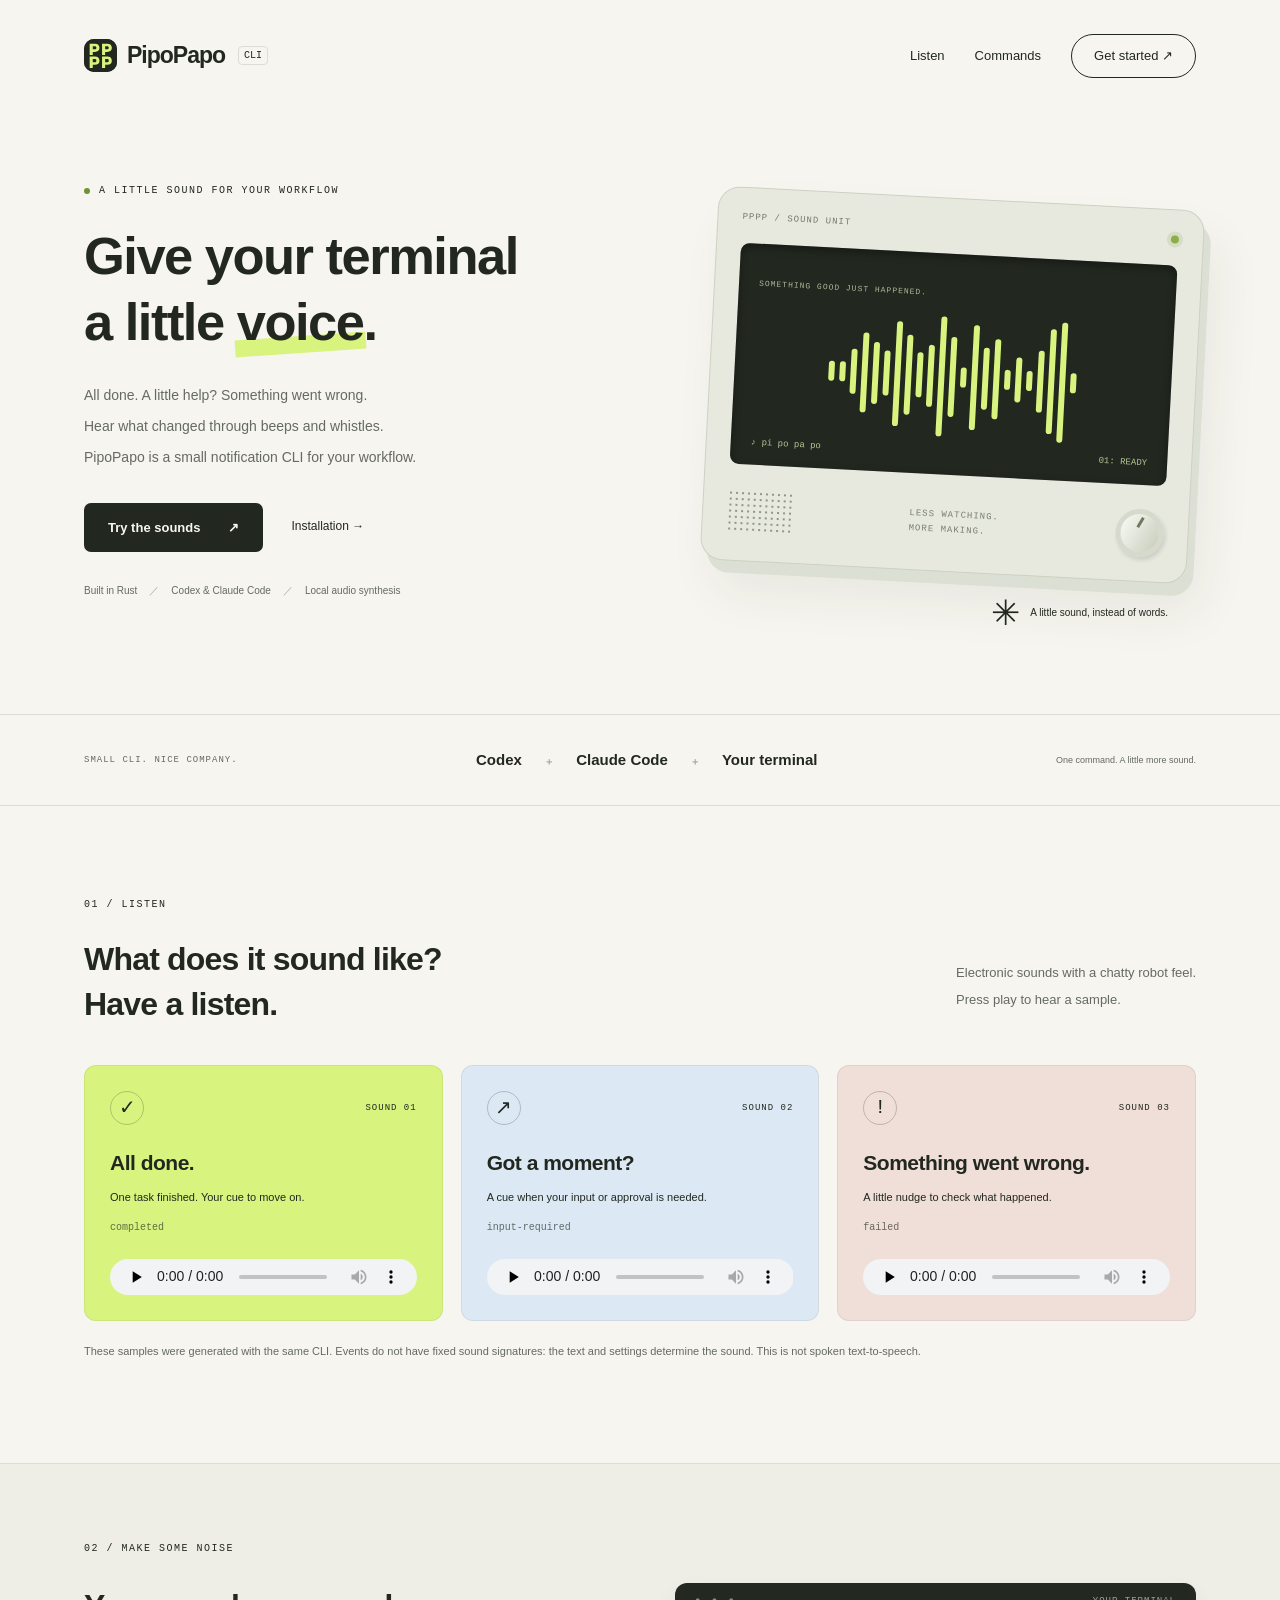
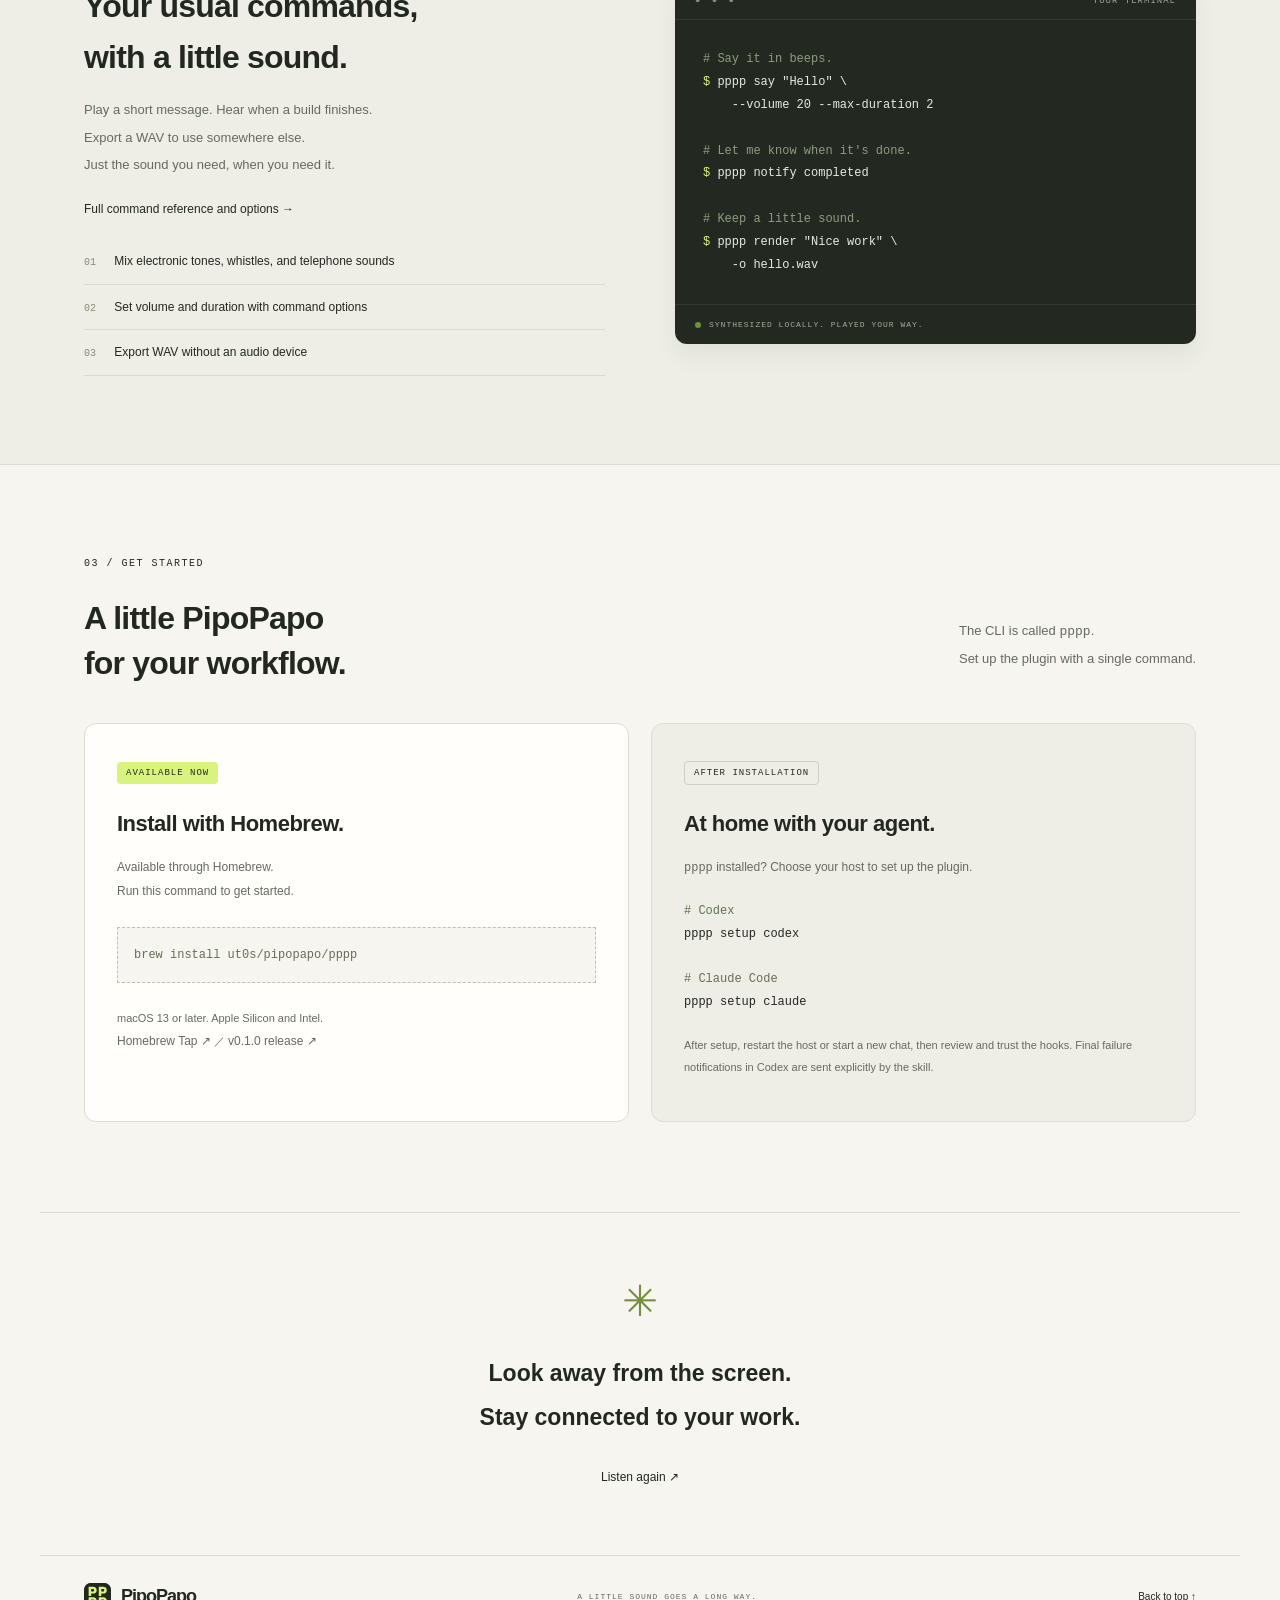
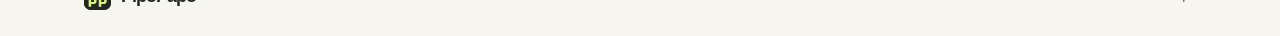
==== commit b9e16e38: "feat: localize website using browser language preferences" ====
--- a/index.html
+++ b/index.html
@@ -3,14 +3,15 @@
   <head>
     <meta charset="utf-8">
     <meta name="viewport" content="width=device-width, initial-scale=1">
-    <meta name="theme-color" content="#f6f5ef">
+    <script src="./i18n.js?v=1"></script>
+  <meta name="theme-color" content="#f6f5ef">
     <meta name="description" content="PipoPapoは、ターミナルの完了・入力待ち・失敗を電子音で知らせるCLI。Codex / Claude Codeと連携し、作業の変化を音で届けます。">
     <meta property="og:type" content="website">
     <meta property="og:title" content="PipoPapo — ターミナルに、ちいさな声を。">
     <meta property="og:description" content="電子音と口笛で、作業の変化をお知らせ。Codex / Claude Codeと使える通知CLI。">
     <title>PipoPapo — ターミナルに、ちいさな声を。</title>
     <link rel="icon" href="./assets/icon.svg?v=2" type="image/svg+xml">
-    <link rel="stylesheet" href="./style.css">
+    <link rel="stylesheet" href="./style.css?v=2">
     <script src="./script.js?v=2" defer></script>
   </head>
   <body>
--- a/style.css
+++ b/style.css
@@ -5,3 +5,26 @@
 @media(max-width:650px){.hero,.usage-layout,.start-grid{grid-template-columns:minmax(0,1fr)}.hero>*{min-width:0}.sound-machine{max-width:100%}.wave i{min-width:0}}
 @media(max-width:360px){.cli-label{display:none}nav>a[href="#usage"],nav>a[href="./commands.html"]{display:none}.hero-copy h1{font-size:38px}.hero-actions{gap:15px}.button{padding:12px 15px;gap:16px}.screen-bottom{font-size:8px}.machine-caption{font-size:7px}}
 @media(prefers-reduced-motion:reduce){html{scroll-behavior:auto}}
+
+/* English headings use spacing suited to Latin text. */
+html[data-localizing] body { visibility: hidden; }
+html:lang(en) h1 { letter-spacing: -1.5px; line-height: 1.25; }
+html:lang(en) .hero h1 { font-size: clamp(38px, 4.1vw, 56px); }
+html:lang(en) .voice:after { bottom: -2px; height: 17px; }
+html:lang(en) .section-heading h2 { line-height: 1.4; }
+html:lang(en) .hero-note { display: flex; flex-wrap: wrap; align-items: center; gap: 4px; }
+html:lang(en) .sound-caption { font-size: 10px; }
+html:lang(en) .sound-card h3 { font-size: 21px; }
+@media (max-width: 900px) {
+  html:lang(en) .hero-actions { gap: 18px; }
+  html:lang(en) .hero-actions .button { gap: 12px; padding-inline: 18px; }
+}
+@media (max-width: 650px) {
+  html:lang(en) .hero h1 { font-size: 43px; }
+  html:lang(en) .hero-actions { flex-wrap: wrap; }
+}
+@media (max-width: 360px) {
+  html:lang(en) .hero h1 { font-size: 37px; }
+  html:lang(en) .header nav { gap: 0; }
+  html:lang(en) .header .nav-cta { padding-inline: 10px; }
+}
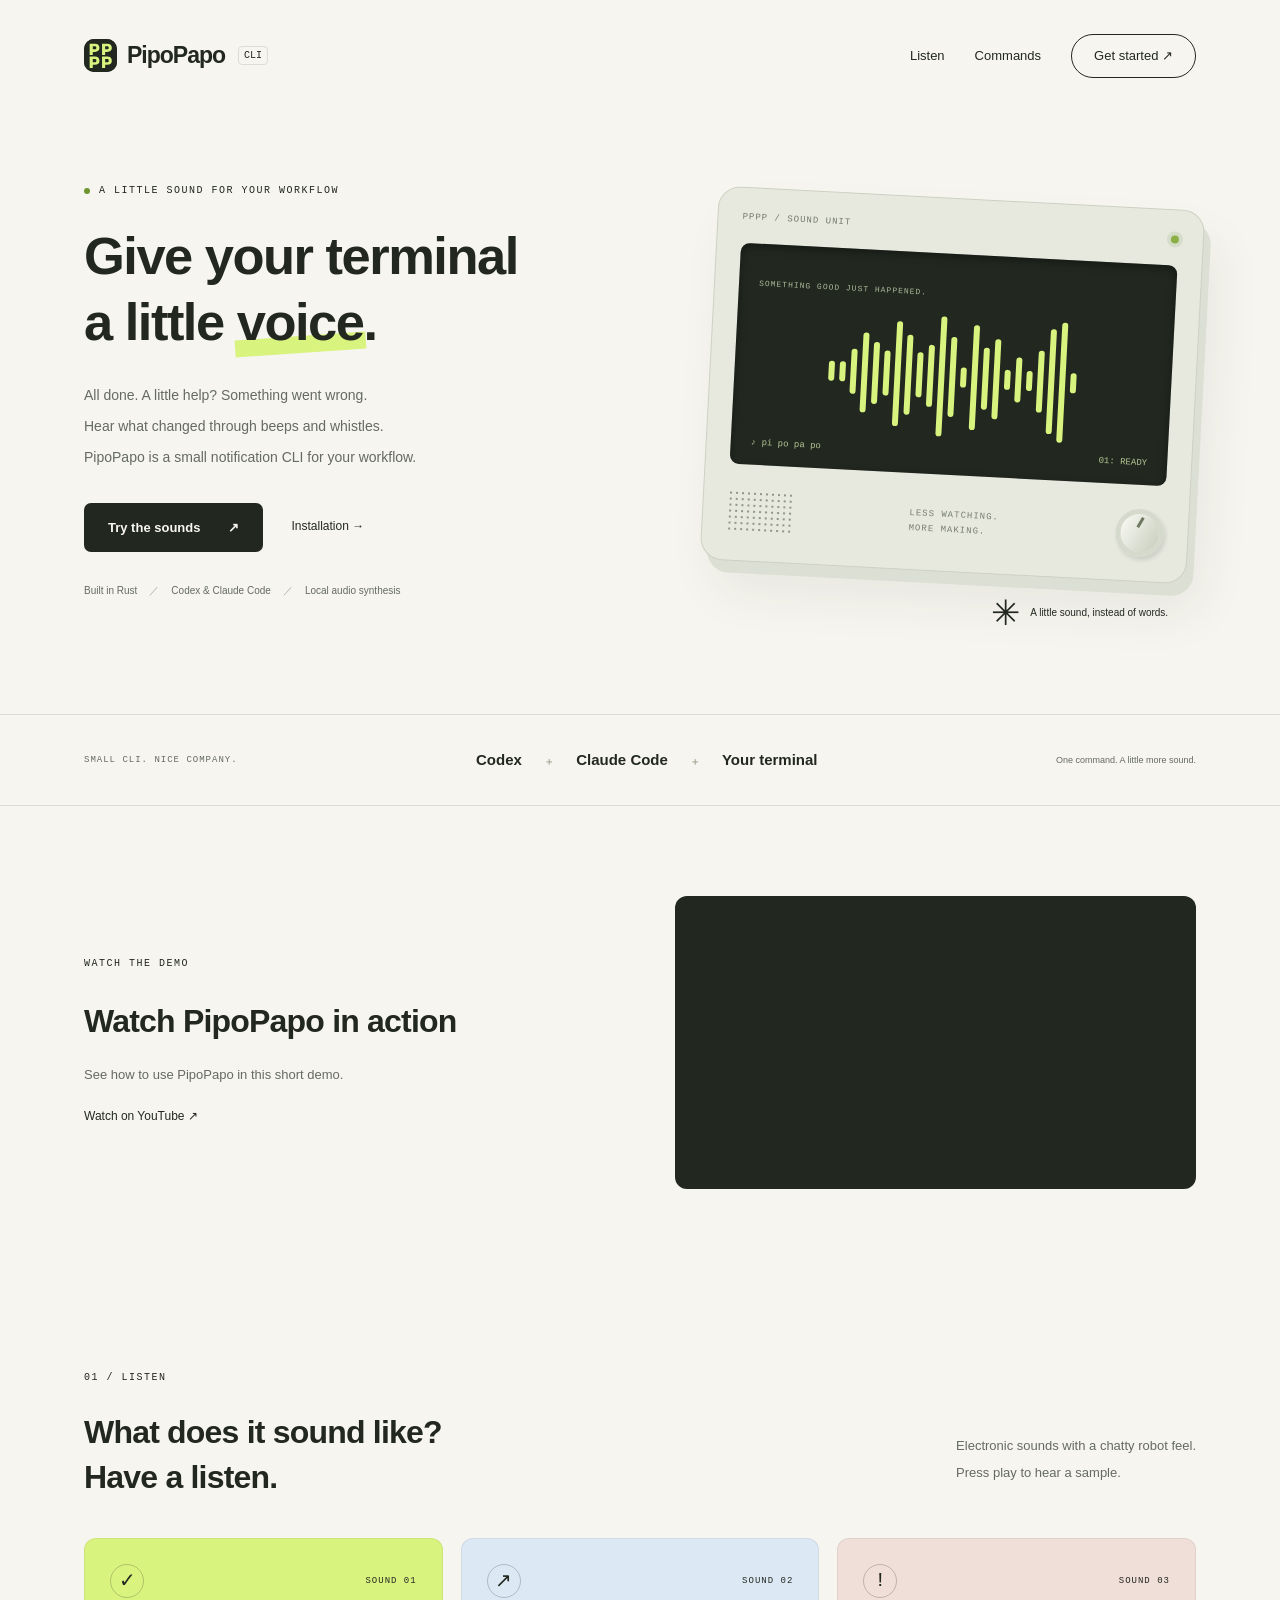
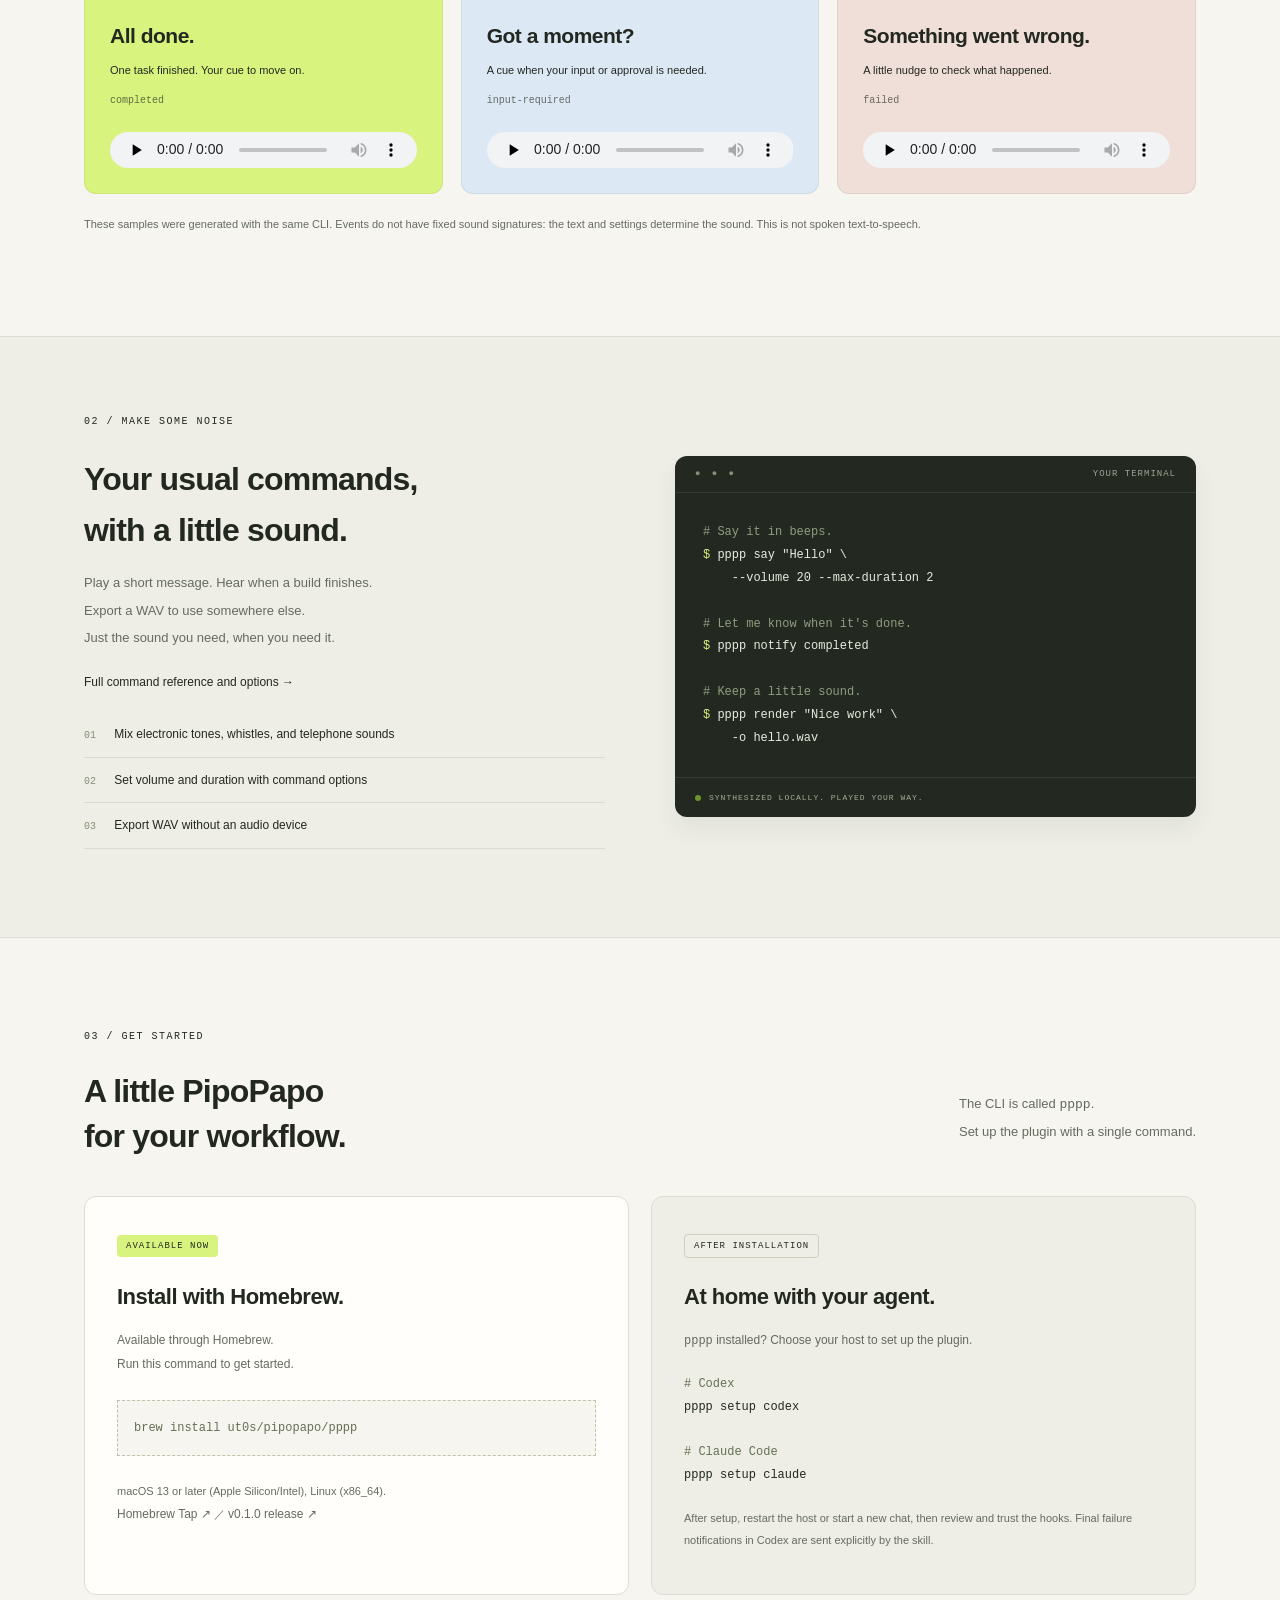
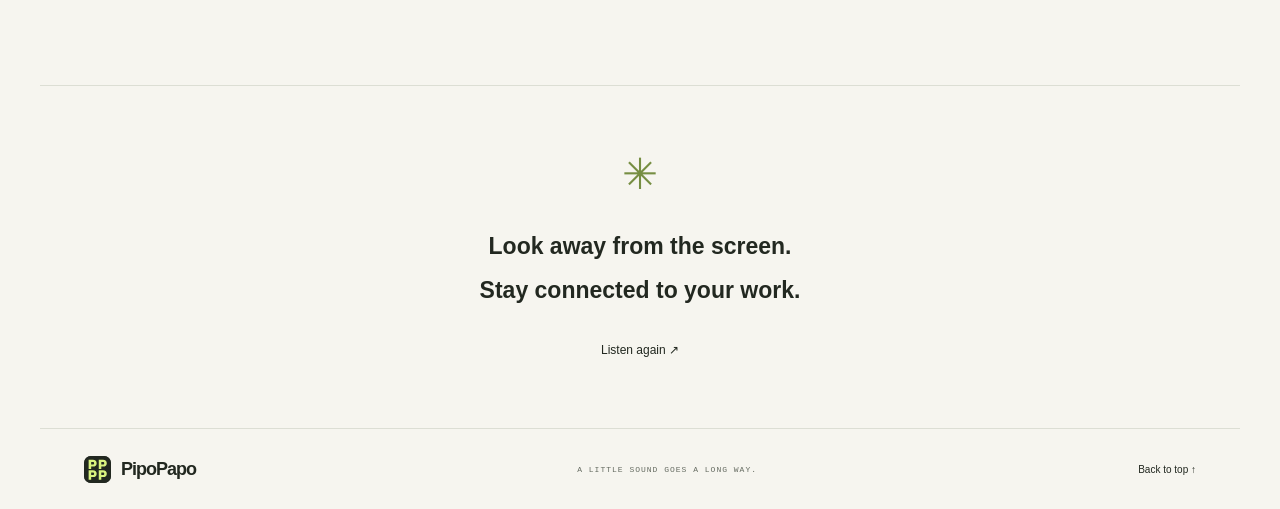
==== commit 26bde487: "feat: add localized introduction videos" ====
--- a/index.html
+++ b/index.html
@@ -3,15 +3,15 @@
   <head>
     <meta charset="utf-8">
     <meta name="viewport" content="width=device-width, initial-scale=1">
-    <script src="./i18n.js?v=1"></script>
-  <meta name="theme-color" content="#f6f5ef">
+    <script src="./i18n.js?v=2"></script>
+    <meta name="theme-color" content="#f6f5ef">
     <meta name="description" content="PipoPapoは、ターミナルの完了・入力待ち・失敗を電子音で知らせるCLI。Codex / Claude Codeと連携し、作業の変化を音で届けます。">
     <meta property="og:type" content="website">
     <meta property="og:title" content="PipoPapo — ターミナルに、ちいさな声を。">
     <meta property="og:description" content="電子音と口笛で、作業の変化をお知らせ。Codex / Claude Codeと使える通知CLI。">
     <title>PipoPapo — ターミナルに、ちいさな声を。</title>
     <link rel="icon" href="./assets/icon.svg?v=2" type="image/svg+xml">
-    <link rel="stylesheet" href="./style.css?v=2">
+    <link rel="stylesheet" href="./style.css?v=3">
     <script src="./script.js?v=2" defer></script>
   </head>
   <body>
@@ -37,6 +37,18 @@
         </div>
       </section>
       <div class="compatibility"><div class="wrap"><span>SMALL CLI. NICE COMPANY.</span><p>Codex <b>＋</b> Claude Code <b>＋</b> Your terminal</p><span>コマンドひとつで、音のある作業へ。</span></div></div>
+      <section class="section wrap usage-layout" id="video" aria-labelledby="video-title"
+        data-video-ja="MjrD0hFIDKI" data-video-en="eAgghRwu2yM">
+        <div>
+          <p class="eyebrow">WATCH THE DEMO</p>
+          <h2 id="video-title">紹介動画</h2>
+          <p class="section-copy">PipoPapoの使い方を動画で紹介します。</p>
+          <a class="text-link video-link" href="https://www.youtube.com/watch?v=MjrD0hFIDKI">YouTubeで見る ↗</a>
+        </div>
+        <iframe class="demo-video" title="PipoPapoの紹介動画" loading="lazy" hidden
+          referrerpolicy="strict-origin-when-cross-origin"
+          allow="encrypted-media; picture-in-picture" allowfullscreen></iframe>
+      </section>
       <section class="section wrap" id="sounds" aria-labelledby="sounds-title">
         <div class="section-heading"><div><p class="eyebrow">01 / LISTEN</p><h2 id="sounds-title">どんな音？<br>まずは、聴いてみよう。</h2></div><p>おしゃべりなロボットのような電子音。<br>再生ボタンを押すと、サンプルが流れます。</p></div>
         <div class="sound-grid">
@@ -61,7 +73,7 @@
       </div></section>
       <section class="section wrap" id="start" aria-labelledby="start-title">
         <div class="section-heading"><div><p class="eyebrow">03 / GET STARTED</p><h2 id="start-title">あなたの作業にも、<br>ピポパポを。</h2></div><p>CLI名は <code>pppp</code>。<br>Pluginの導入も、ひとつのコマンドから。</p></div>
-        <div class="start-grid"><article class="install-card"><span class="pill">AVAILABLE NOW</span><h3>Homebrewで、手軽に。</h3><p>Homebrewからインストールできます。<br>次のコマンドで、すぐに使いはじめられます。</p><pre class="install-command"><code>brew install ut0s/pipopapo/pppp</code></pre><p class="small-note">macOS 13以降、Apple Silicon / Intelに対応。<br><a class="text-link" href="https://github.com/ut0s/homebrew-pipopapo">Homebrew Tap ↗</a> ／ <a class="text-link" href="https://github.com/ut0s/homebrew-pipopapo/releases/tag/v0.1.0">v0.1.0 リリース ↗</a></p></article><article class="plugin-card"><span class="pill outline">AFTER INSTALLATION</span><h3>エージェントと、いっしょに。</h3><p><code>pppp</code> の導入後、使うホストを選んでセットアップ。</p><pre><code><span class="comment"># Codex</span>
+        <div class="start-grid"><article class="install-card"><span class="pill">AVAILABLE NOW</span><h3>Homebrewで、手軽に。</h3><p>Homebrewからインストールできます。<br>次のコマンドで、すぐに使いはじめられます。</p><pre class="install-command"><code>brew install ut0s/pipopapo/pppp</code></pre><p class="small-note">macOS 13以降、Apple Silicon / Intel、Linux（x86_64）に対応。<br><a class="text-link" href="https://github.com/ut0s/homebrew-pipopapo">Homebrew Tap ↗</a> ／ <a class="text-link" href="https://github.com/ut0s/homebrew-pipopapo/releases/tag/v0.1.0">v0.1.0 リリース ↗</a></p></article><article class="plugin-card"><span class="pill outline">AFTER INSTALLATION</span><h3>エージェントと、いっしょに。</h3><p><code>pppp</code> の導入後、使うホストを選んでセットアップ。</p><pre><code><span class="comment"># Codex</span>
 pppp setup codex
 
 <span class="comment"># Claude Code</span>
--- a/style.css
+++ b/style.css
@@ -5,6 +5,16 @@
 @media(max-width:650px){.hero,.usage-layout,.start-grid{grid-template-columns:minmax(0,1fr)}.hero>*{min-width:0}.sound-machine{max-width:100%}.wave i{min-width:0}}
 @media(max-width:360px){.cli-label{display:none}nav>a[href="#usage"],nav>a[href="./commands.html"]{display:none}.hero-copy h1{font-size:38px}.hero-actions{gap:15px}.button{padding:12px 15px;gap:16px}.screen-bottom{font-size:8px}.machine-caption{font-size:7px}}
 @media(prefers-reduced-motion:reduce){html{scroll-behavior:auto}}
+
+.demo-video:not([hidden]) {
+  display: block;
+  width: 100%;
+  aspect-ratio: 16 / 9;
+  min-height: 200px;
+  border: 0;
+  border-radius: 12px;
+  background: var(--ink);
+}
 
 /* English headings use spacing suited to Latin text. */
 html[data-localizing] body { visibility: hidden; }
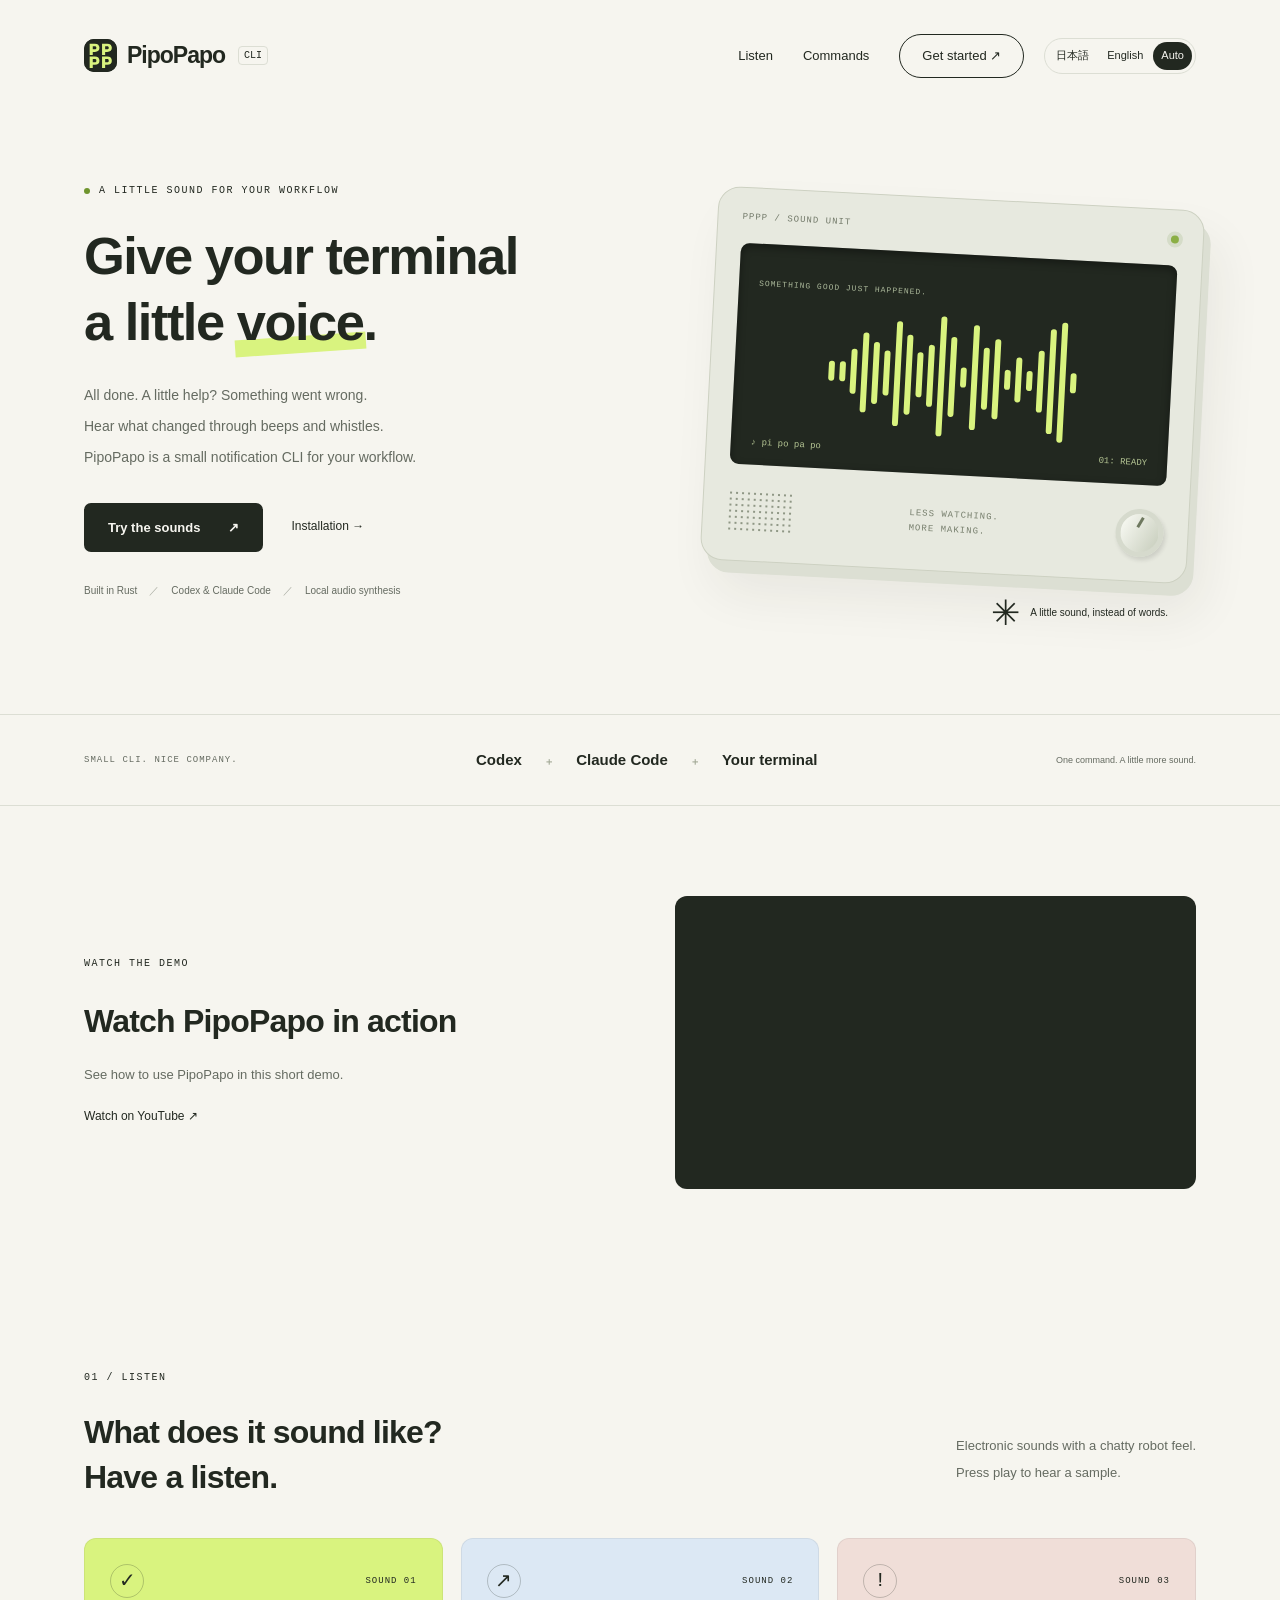
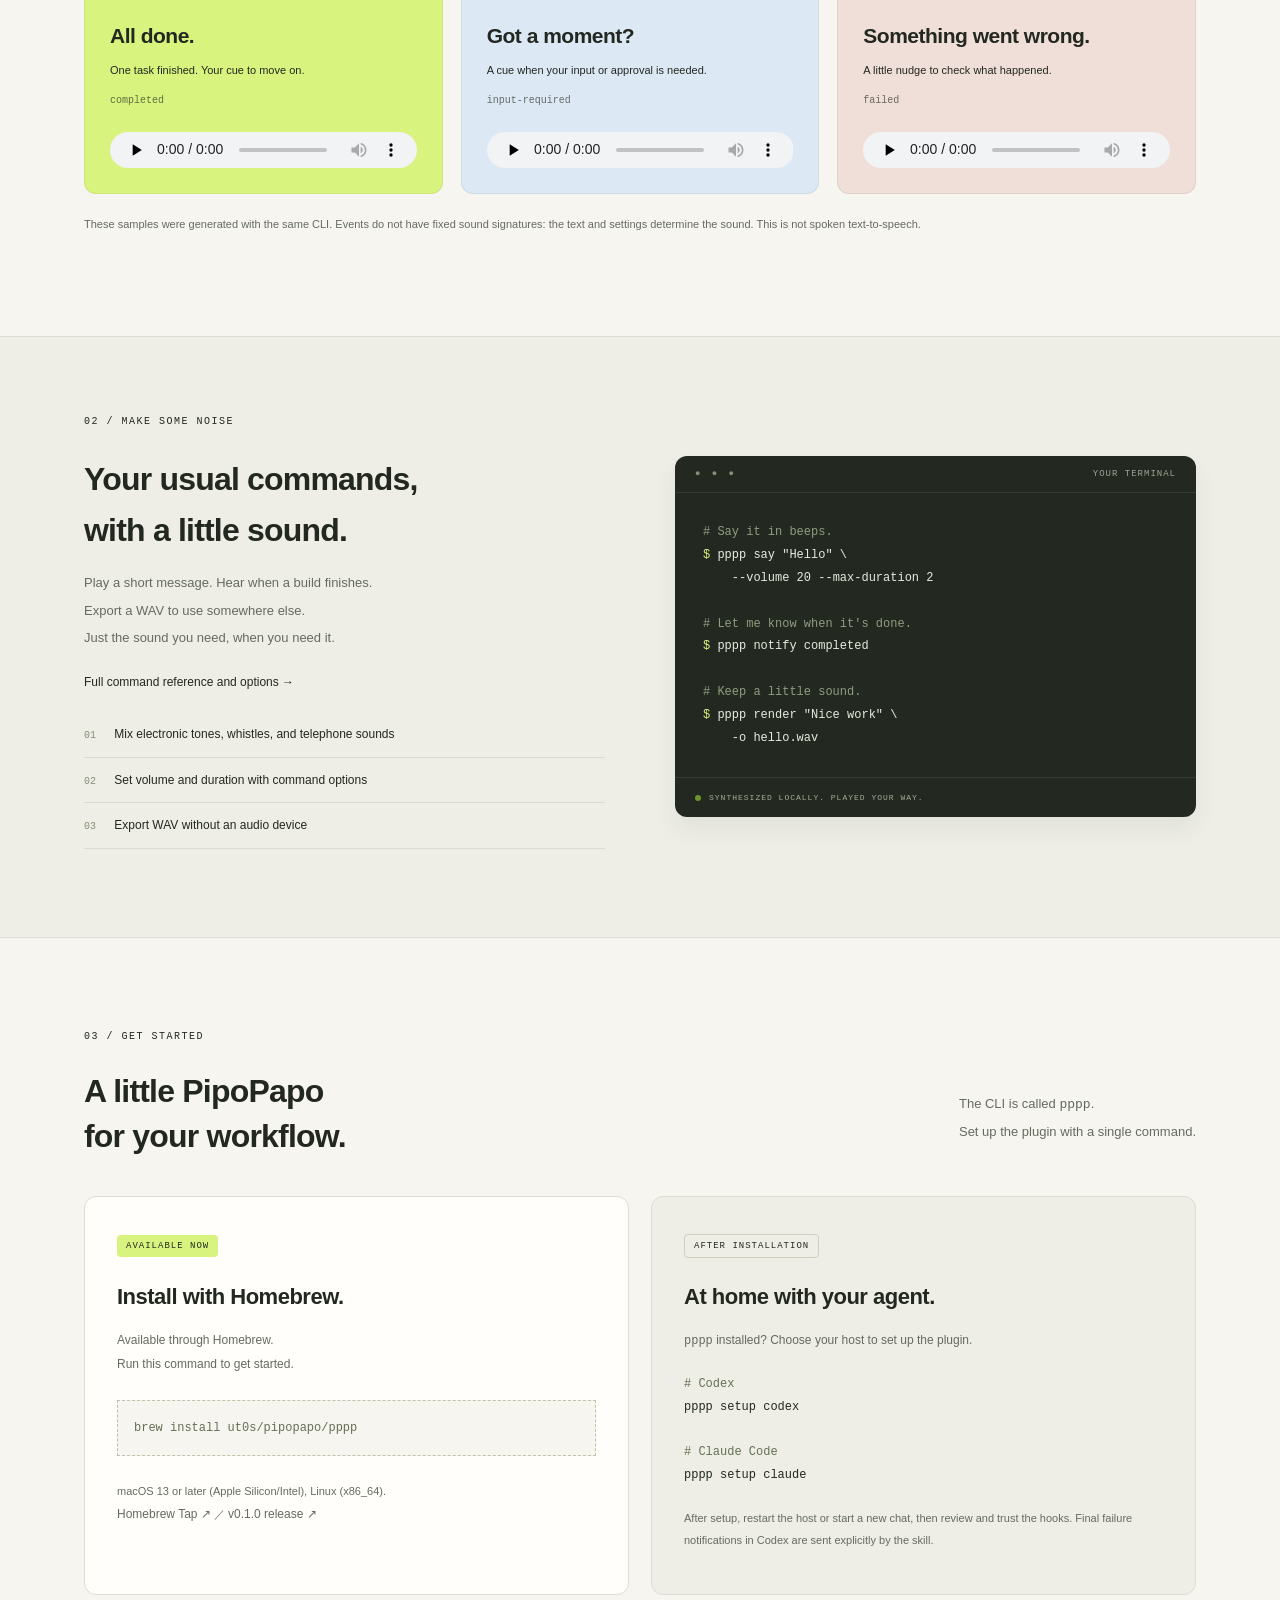
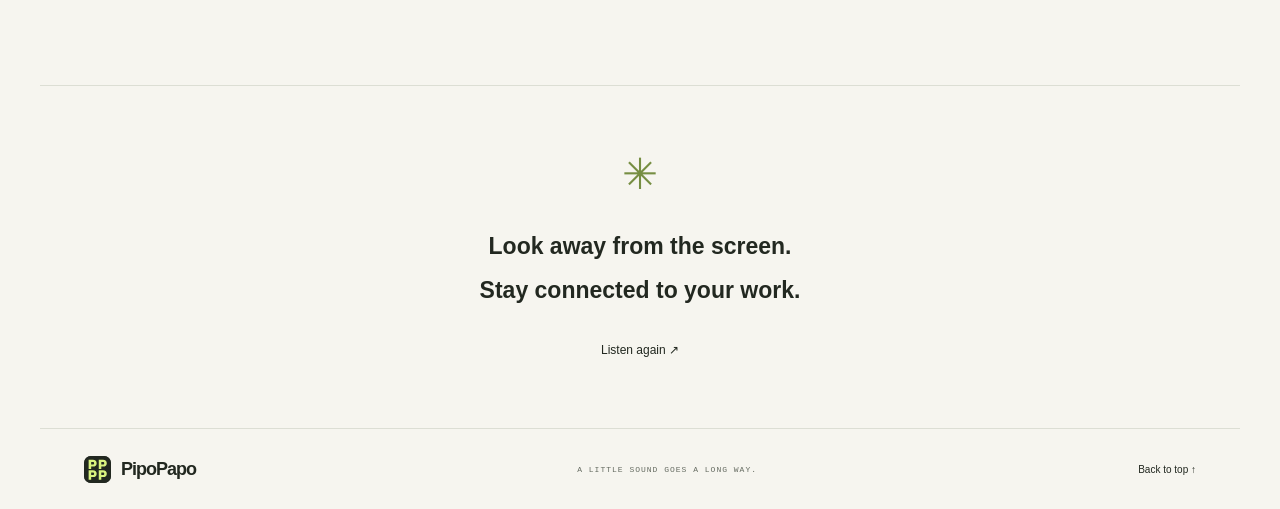
==== commit 12213674: "feat: add manual language switching links" ====
--- a/index.html
+++ b/index.html
@@ -3,7 +3,7 @@
   <head>
     <meta charset="utf-8">
     <meta name="viewport" content="width=device-width, initial-scale=1">
-    <script src="./i18n.js?v=2"></script>
+    <script src="./i18n.js?v=3"></script>
     <meta name="theme-color" content="#f6f5ef">
     <meta name="description" content="PipoPapoは、ターミナルの完了・入力待ち・失敗を電子音で知らせるCLI。Codex / Claude Codeと連携し、作業の変化を音で届けます。">
     <meta property="og:type" content="website">
@@ -11,7 +11,7 @@
     <meta property="og:description" content="電子音と口笛で、作業の変化をお知らせ。Codex / Claude Codeと使える通知CLI。">
     <title>PipoPapo — ターミナルに、ちいさな声を。</title>
     <link rel="icon" href="./assets/icon.svg?v=2" type="image/svg+xml">
-    <link rel="stylesheet" href="./style.css?v=3">
+    <link rel="stylesheet" href="./style.css?v=4">
     <script src="./script.js?v=2" defer></script>
   </head>
   <body>
@@ -19,6 +19,11 @@
     <header class="header wrap">
       <a class="brand" href="./" aria-label="PipoPapo ホーム"><img class="brand-icon" src="./assets/icon.svg?v=2" width="33" height="33" alt="">PipoPapo<span class="cli-label">CLI</span></a>
       <nav aria-label="メインナビゲーション"><a href="#sounds">音を聴く</a><a href="./commands.html">コマンド</a><a class="nav-cta" href="#start">はじめる <span aria-hidden="true">↗</span></a></nav>
+      <div class="language-switch" role="group" aria-label="表示言語" hidden>
+        <a href="?lang=ja" data-language="ja" lang="ja" hreflang="ja">日本語</a>
+        <a href="?lang=en" data-language="en" lang="en" hreflang="en">English</a>
+        <a href="?lang=auto" data-language="auto">自動</a>
+      </div>
     </header>
     <main id="main">
       <section class="hero wrap" aria-labelledby="hero-title">
--- a/style.css
+++ b/style.css
@@ -14,6 +14,51 @@
   border: 0;
   border-radius: 12px;
   background: var(--ink);
+}
+
+.language-switch:not([hidden]) {
+  display: flex;
+  align-items: center;
+  gap: 2px;
+  margin-left: 20px;
+  padding: 3px;
+  border: 1px solid var(--line);
+  border-radius: 20px;
+}
+
+.language-switch a {
+  padding: 4px 8px;
+  border-radius: 16px;
+  font-size: 11px;
+  white-space: nowrap;
+}
+
+.language-switch a[aria-current] {
+  background: var(--ink);
+  color: var(--paper);
+}
+
+.header:has(.language-switch:not([hidden])) > nav {
+  margin-left: auto;
+}
+
+@media (max-width: 650px) {
+  .header:has(.language-switch:not([hidden])) {
+    display: grid;
+    grid-template-columns: minmax(0, 1fr) auto;
+    align-content: center;
+    gap: 5px 8px;
+  }
+
+  .header .language-switch {
+    grid-column: 2;
+    grid-row: 1;
+    margin-left: 0;
+  }
+
+  .header:has(.language-switch:not([hidden])) > nav {
+    grid-column: 1 / -1;
+  }
 }
 
 /* English headings use spacing suited to Latin text. */
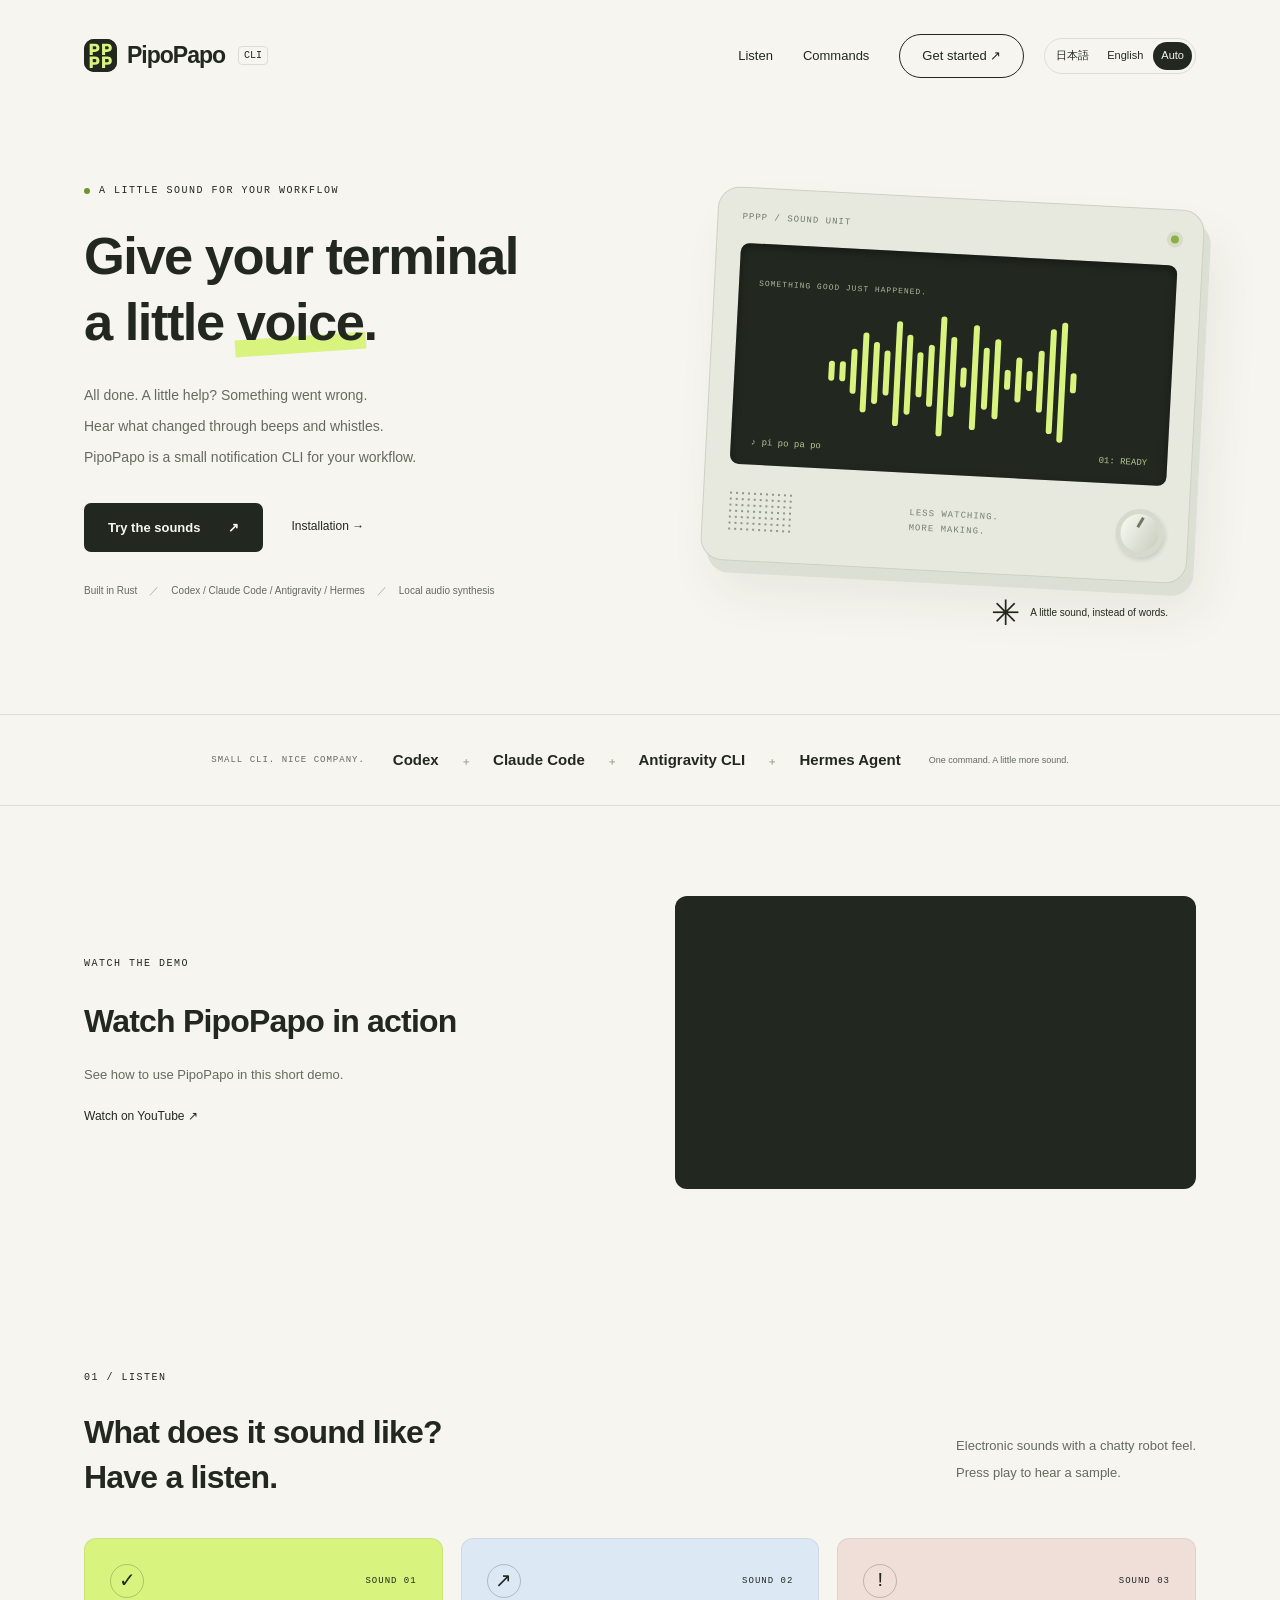
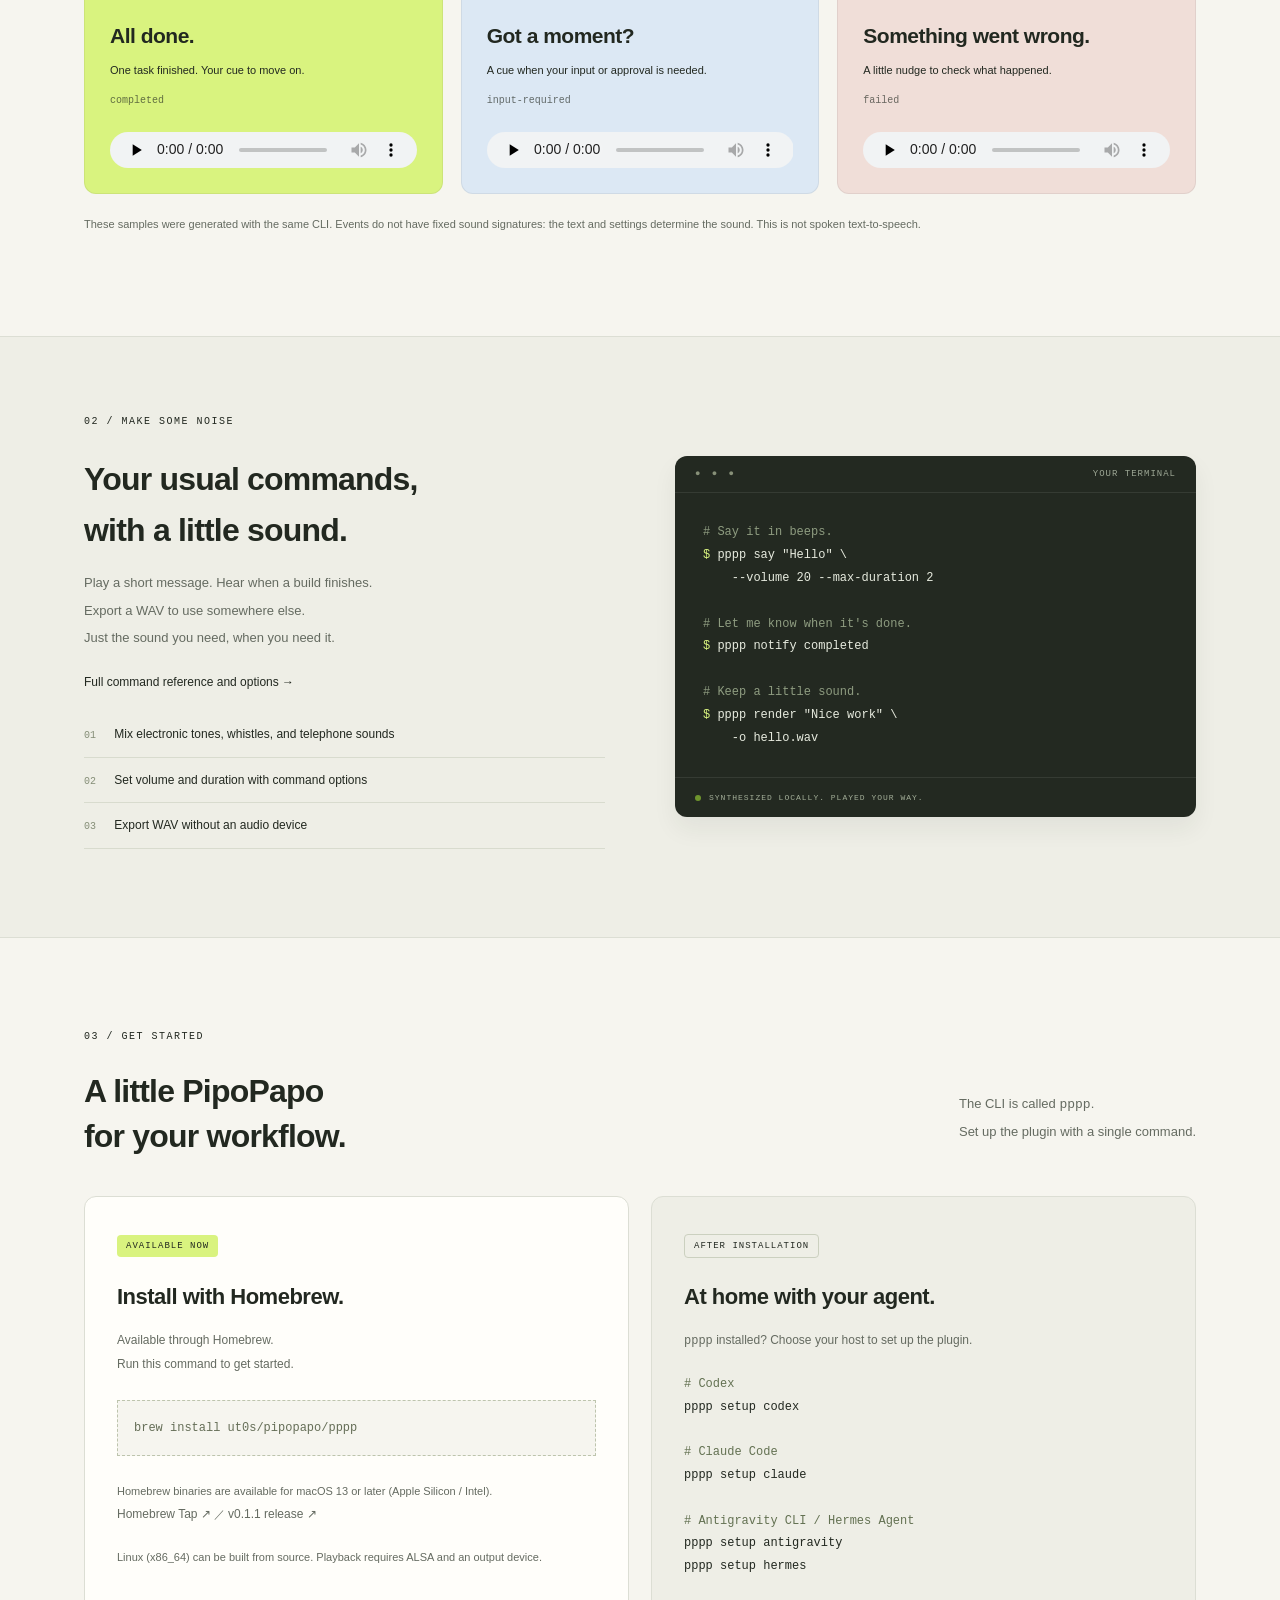
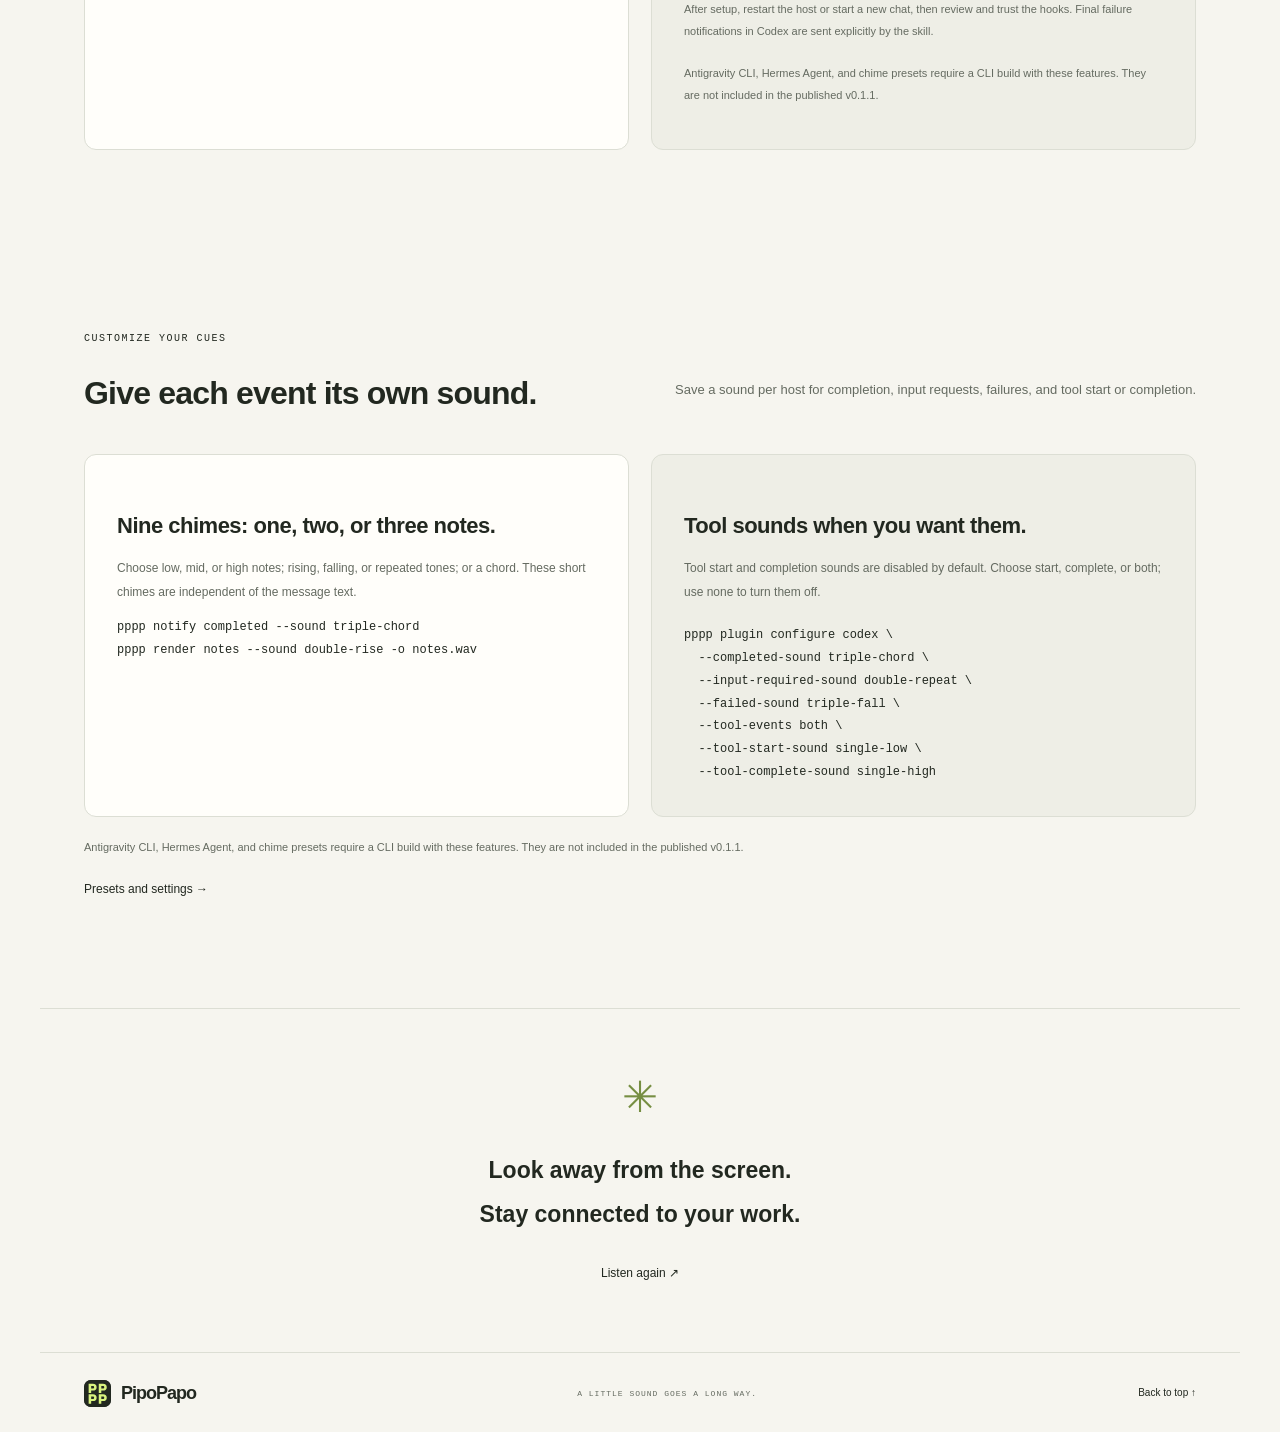
==== commit 4593ea4a: "docs: update supported agents and notification sound options" ====
--- a/index.html
+++ b/index.html
@@ -3,15 +3,15 @@
   <head>
     <meta charset="utf-8">
     <meta name="viewport" content="width=device-width, initial-scale=1">
-    <script src="./i18n.js?v=3"></script>
+    <script src="./i18n.js?v=4"></script>
     <meta name="theme-color" content="#f6f5ef">
-    <meta name="description" content="PipoPapoは、ターミナルの完了・入力待ち・失敗を電子音で知らせるCLI。Codex / Claude Codeと連携し、作業の変化を音で届けます。">
+    <meta name="description" content="PipoPapoは、完了・入力待ち・失敗を音で知らせるCLI。Codex / Claude Code / Antigravity CLI / Hermes Agentと連携できます。">
     <meta property="og:type" content="website">
     <meta property="og:title" content="PipoPapo — ターミナルに、ちいさな声を。">
-    <meta property="og:description" content="電子音と口笛で、作業の変化をお知らせ。Codex / Claude Codeと使える通知CLI。">
+    <meta property="og:description" content="電子音・口笛・9種類の通知音で、作業の変化をお知らせ。4つのエージェントと使える通知CLI。">
     <title>PipoPapo — ターミナルに、ちいさな声を。</title>
     <link rel="icon" href="./assets/icon.svg?v=2" type="image/svg+xml">
-    <link rel="stylesheet" href="./style.css?v=4">
+    <link rel="stylesheet" href="./style.css?v=5">
     <script src="./script.js?v=2" defer></script>
   </head>
   <body>
@@ -32,7 +32,7 @@
           <h1 id="hero-title">ターミナルに、<br>ちいさな<span class="voice">声</span>を。</h1>
           <p class="lead">終わったよ。ちょっと見て。うまくいかなかった。<br>画面の向こうの変化を、電子音と口笛でお知らせ。<br>PipoPapo は、あなたの作業に寄り添う通知CLIです。</p>
           <div class="hero-actions"><a class="button primary" href="#sounds">サウンドを試す <span aria-hidden="true">↗</span></a><a class="text-link" href="#start">導入について <span aria-hidden="true">→</span></a></div>
-          <p class="hero-note">Rust製 CLI <span>／</span> Codex &amp; Claude Code <span>／</span> ローカル音声合成</p>
+          <p class="hero-note">Rust製 CLI <span>／</span> Codex / Claude Code / Antigravity / Hermes <span>／</span> ローカル音声合成</p>
         </div>
         <div class="sound-machine" aria-label="電子音をイメージしたイラスト">
           <div class="machine-top"><span>PPPP / SOUND UNIT</span><span class="machine-light"></span></div>
@@ -41,7 +41,7 @@
           <div class="sound-caption"><span class="star" aria-hidden="true">✳</span> ことばの代わりに、ちょっとした音。</div>
         </div>
       </section>
-      <div class="compatibility"><div class="wrap"><span>SMALL CLI. NICE COMPANY.</span><p>Codex <b>＋</b> Claude Code <b>＋</b> Your terminal</p><span>コマンドひとつで、音のある作業へ。</span></div></div>
+      <div class="compatibility"><div class="wrap"><span>SMALL CLI. NICE COMPANY.</span><p>Codex <b>＋</b> Claude Code <b>＋</b> Antigravity CLI <b>＋</b> Hermes Agent</p><span>コマンドひとつで、音のある作業へ。</span></div></div>
       <section class="section wrap usage-layout" id="video" aria-labelledby="video-title"
         data-video-ja="MjrD0hFIDKI" data-video-en="eAgghRwu2yM">
         <div>
@@ -78,11 +78,27 @@
       </div></section>
       <section class="section wrap" id="start" aria-labelledby="start-title">
         <div class="section-heading"><div><p class="eyebrow">03 / GET STARTED</p><h2 id="start-title">あなたの作業にも、<br>ピポパポを。</h2></div><p>CLI名は <code>pppp</code>。<br>Pluginの導入も、ひとつのコマンドから。</p></div>
-        <div class="start-grid"><article class="install-card"><span class="pill">AVAILABLE NOW</span><h3>Homebrewで、手軽に。</h3><p>Homebrewからインストールできます。<br>次のコマンドで、すぐに使いはじめられます。</p><pre class="install-command"><code>brew install ut0s/pipopapo/pppp</code></pre><p class="small-note">macOS 13以降、Apple Silicon / Intel、Linux（x86_64）に対応。<br><a class="text-link" href="https://github.com/ut0s/homebrew-pipopapo">Homebrew Tap ↗</a> ／ <a class="text-link" href="https://github.com/ut0s/homebrew-pipopapo/releases/tag/v0.1.0">v0.1.0 リリース ↗</a></p></article><article class="plugin-card"><span class="pill outline">AFTER INSTALLATION</span><h3>エージェントと、いっしょに。</h3><p><code>pppp</code> の導入後、使うホストを選んでセットアップ。</p><pre><code><span class="comment"># Codex</span>
+        <div class="start-grid"><article class="install-card"><span class="pill">AVAILABLE NOW</span><h3>Homebrewで、手軽に。</h3><p>Homebrewからインストールできます。<br>次のコマンドで、すぐに使いはじめられます。</p><pre class="install-command"><code>brew install ut0s/pipopapo/pppp</code></pre><p class="small-note">Homebrew配布はmacOS 13以降（Apple Silicon / Intel）向けです。<br><a class="text-link" href="https://github.com/ut0s/homebrew-pipopapo">Homebrew Tap ↗</a> ／ <a class="text-link" href="https://github.com/ut0s/homebrew-pipopapo/releases/tag/v0.1.1">v0.1.1 リリース ↗</a></p><p class="small-note">Linux（x86_64）はソースからビルドできます。再生にはALSAと出力デバイスが必要です。</p></article><article class="plugin-card"><span class="pill outline">AFTER INSTALLATION</span><h3>エージェントと、いっしょに。</h3><p><code>pppp</code> の導入後、使うホストを選んでセットアップ。</p><pre><code><span class="comment"># Codex</span>
 pppp setup codex
 
 <span class="comment"># Claude Code</span>
-pppp setup claude</code></pre><p class="small-note">セットアップ後はホストを再起動するか、新しいチャットを開始してHookを信頼してください。Codexの最終失敗通知はSkillから明示的に呼び出します。</p></article></div>
+pppp setup claude
+
+<span class="comment"># Antigravity CLI / Hermes Agent</span>
+pppp setup antigravity
+pppp setup hermes</code></pre><p class="small-note">セットアップ後はホストを再起動するか、新しいチャットを開始してHookを信頼してください。Codexの最終失敗通知はSkillから明示的に呼び出します。</p><p class="small-note">Antigravity CLI・Hermes Agent連携と通知音プリセットは、対応版CLIが必要です。公開済みv0.1.1には含まれません。</p></article></div>
+      </section>
+      <section class="section wrap" id="features" aria-labelledby="features-title">
+        <div class="section-heading"><div><p class="eyebrow">CUSTOMIZE YOUR CUES</p><h2 id="features-title">通知の種類に、音を合わせる。</h2></div><p>完了・入力待ち・失敗、ツールの開始・完了。それぞれの通知音をホストごとに保存できます。</p></div>
+        <div class="start-grid"><article class="install-card"><h3>単音・2音・3音の、9種類。</h3><p>低・中・高の単音、上昇・下降・繰り返し、和音。本文に依存しない短い音で、状態を聞き分けられます。</p><pre><code>pppp notify completed --sound triple-chord
+pppp render notes --sound double-rise -o notes.wav</code></pre></article><article class="plugin-card"><h3>ツール通知は、必要なときだけ。</h3><p>ツール開始・完了の通知は既定で無効です。start / complete / bothで選び、noneで戻せます。</p><pre><code>pppp plugin configure codex \
+  --completed-sound triple-chord \
+  --input-required-sound double-repeat \
+  --failed-sound triple-fall \
+  --tool-events both \
+  --tool-start-sound single-low \
+  --tool-complete-sound single-high</code></pre></article></div>
+        <p class="small-note">Antigravity CLI・Hermes Agent連携と通知音プリセットは、対応版CLIが必要です。公開済みv0.1.1には含まれません。</p><p><a class="text-link" href="./commands.html#presets">プリセットと設定の詳細 →</a></p>
       </section>
       <section class="closing wrap"><span aria-hidden="true">✳</span><p>画面から目を離しても、<br>作業とは、つながっていられる。</p><a class="text-link" href="#sounds">もう一度、聴いてみる ↗</a></section>
     </main>
--- a/style.css
+++ b/style.css
@@ -83,3 +83,8 @@
   html:lang(en) .header nav { gap: 0; }
   html:lang(en) .header .nav-cta { padding-inline: 10px; }
 }
+
+/* Keep the expanded host list readable on narrow screens. */
+.compatibility .wrap { flex-wrap: wrap; justify-content: center; gap: 12px 28px; text-align: center; }
+.compatibility p { white-space: normal; }
+.hero-note { overflow-wrap: anywhere; }
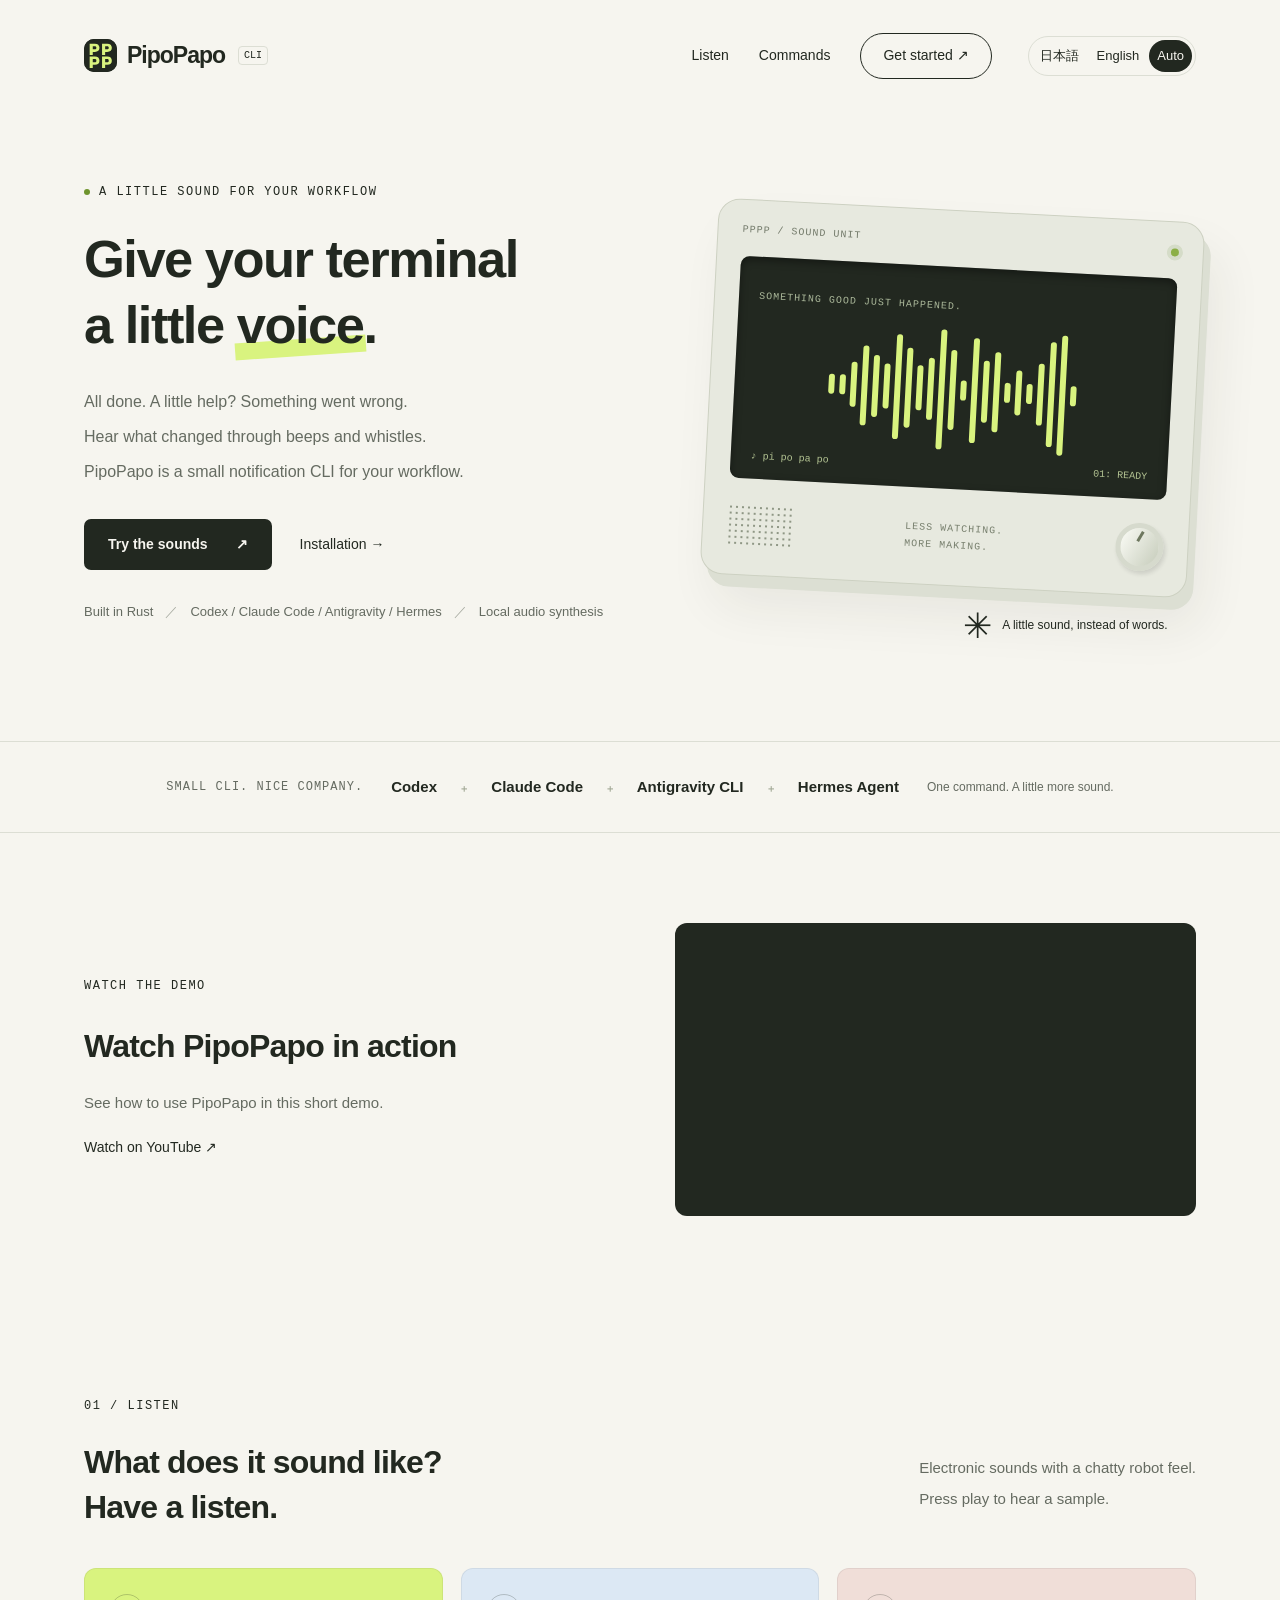
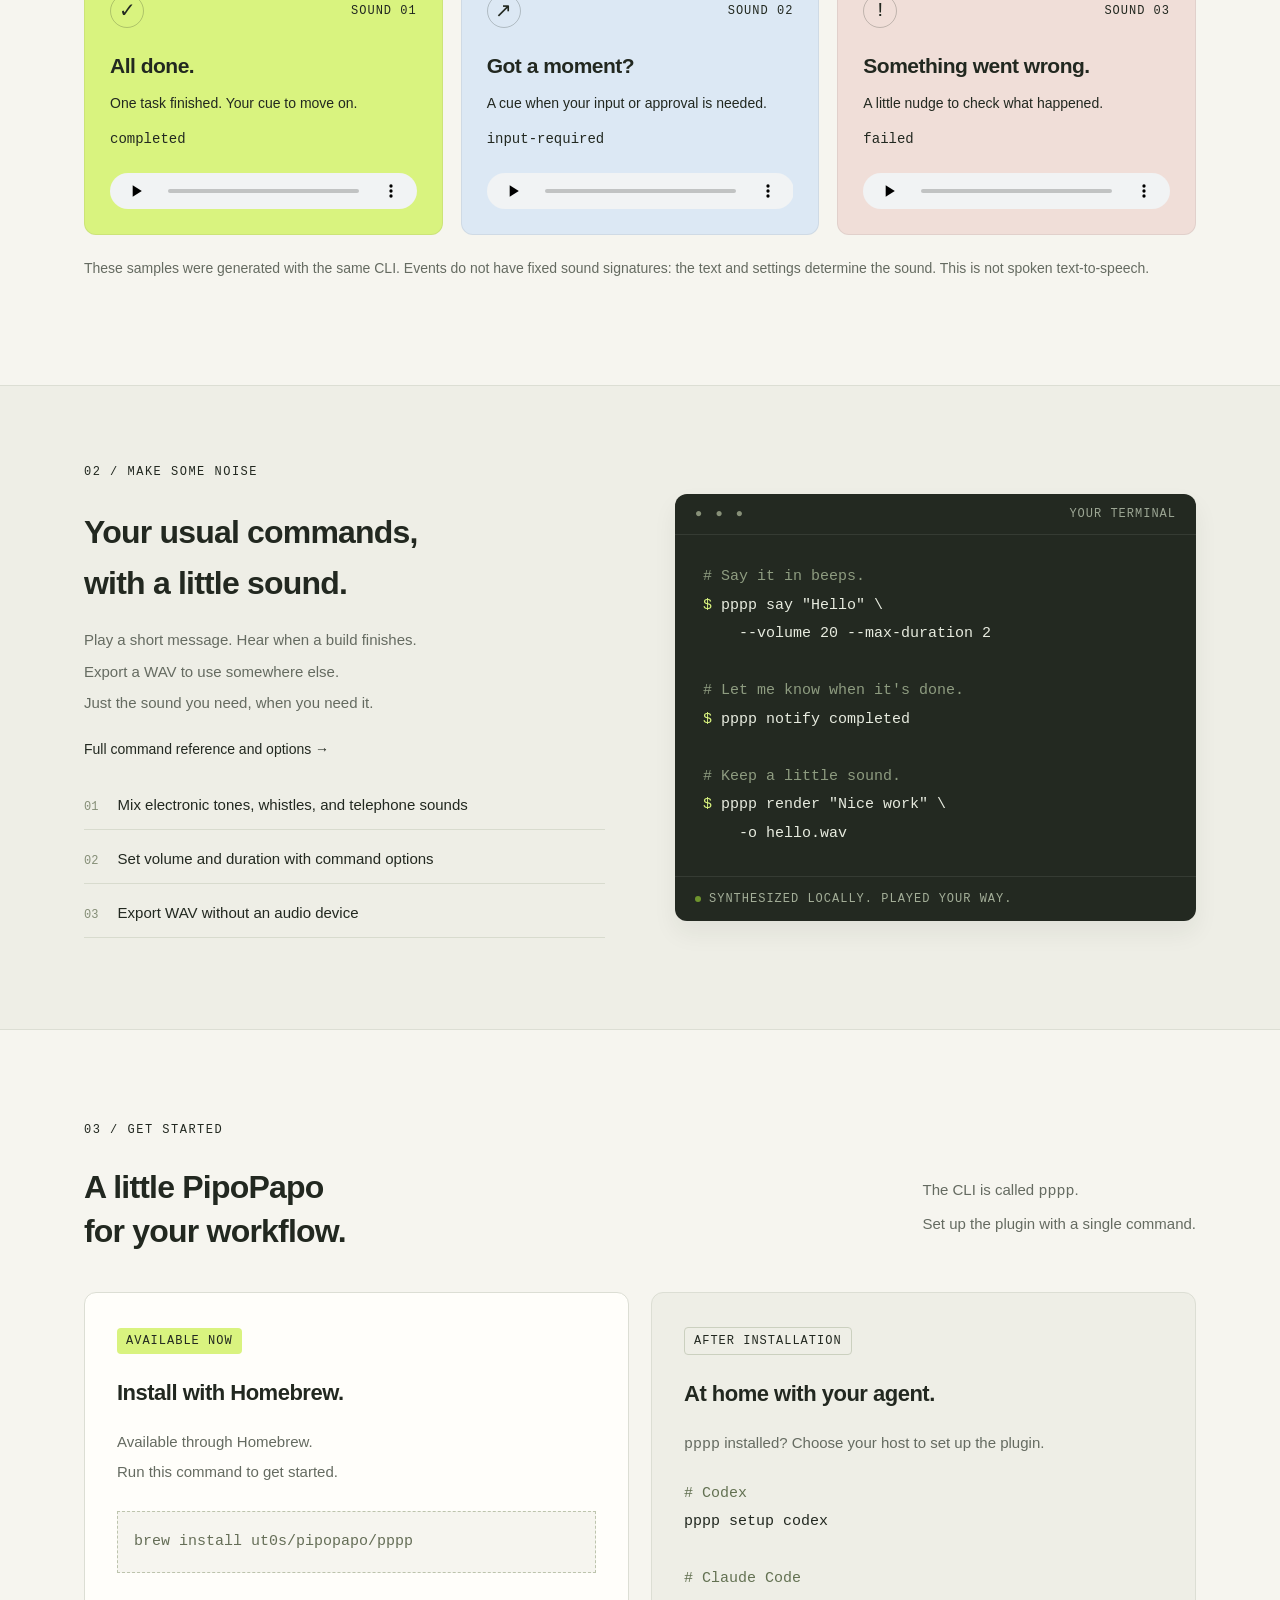
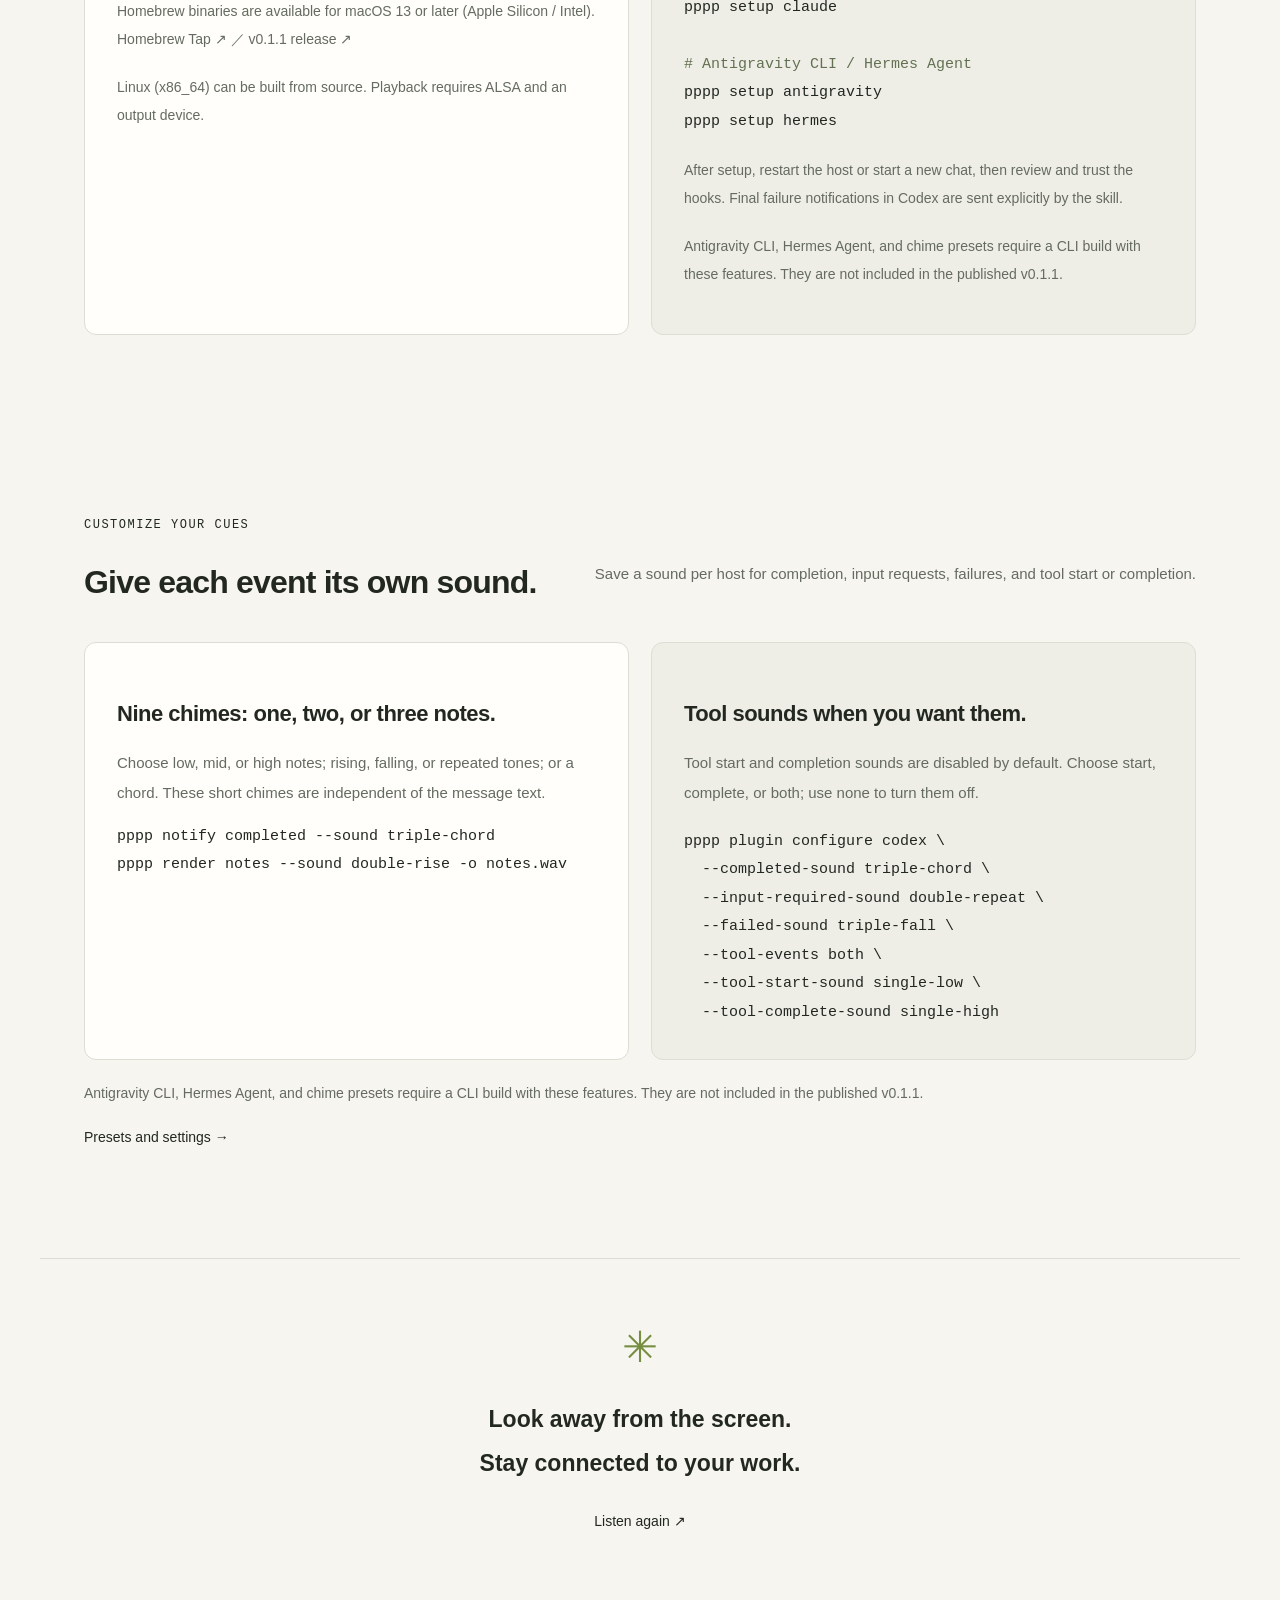
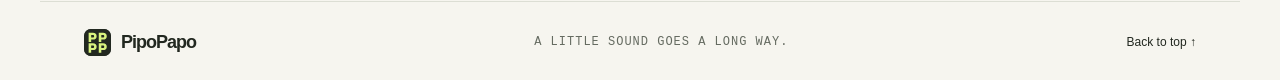
==== commit a03a9104: "fix: increase text sizes across the website" ====
--- a/index.html
+++ b/index.html
@@ -11,7 +11,7 @@
     <meta property="og:description" content="電子音・口笛・9種類の通知音で、作業の変化をお知らせ。4つのエージェントと使える通知CLI。">
     <title>PipoPapo — ターミナルに、ちいさな声を。</title>
     <link rel="icon" href="./assets/icon.svg?v=2" type="image/svg+xml">
-    <link rel="stylesheet" href="./style.css?v=5">
+    <link rel="stylesheet" href="./style.css?v=6">
     <script src="./script.js?v=2" defer></script>
   </head>
   <body>
--- a/style.css
+++ b/style.css
@@ -88,3 +88,25 @@
 .compatibility .wrap { flex-wrap: wrap; justify-content: center; gap: 12px 28px; text-align: center; }
 .compatibility p { white-space: normal; }
 .hero-note { overflow-wrap: anywhere; }
+
+/* Keep Latin text and command examples readable in both languages. */
+.eyebrow { font-size: 12px; }
+.lead { font-size: 16px; }
+nav, nav > a, .button, .text-link { font-size: 14px; }
+.language-switch a, .hero-note { font-size: 13px; }
+.section-heading > p, .section-copy, .feature-list, .start-grid p { font-size: 15px; }
+.small-note, .start-grid .small-note, .sound-card p { font-size: 14px; }
+.sound-card code { font-size: 14px; opacity: 1; }
+pre, .terminal pre { font-size: 15px; }
+.terminal pre code, .start-grid pre code { font-size: inherit; }
+.pill, .sound-number, .terminal-bar, .terminal-footer, .feature-list span,
+.compatibility span, .footer > span, .footer > a:last-child { font-size: 12px; }
+.sound-caption, html:lang(en) .sound-caption { font-size: 12px; }
+.machine-top, .screen-label, .screen-bottom, .machine-caption { font-size: 10px; }
+.header { height: auto; min-height: 112px; flex-wrap: wrap; gap: 16px; padding-block: 20px; }
+@media (max-width: 650px) {
+  .header { min-height: 112px; gap: 12px; }
+  .lead { font-size: 15px; }
+  pre, .terminal pre { font-size: 14px; }
+  .eyebrow { letter-spacing: 1px; }
+}
